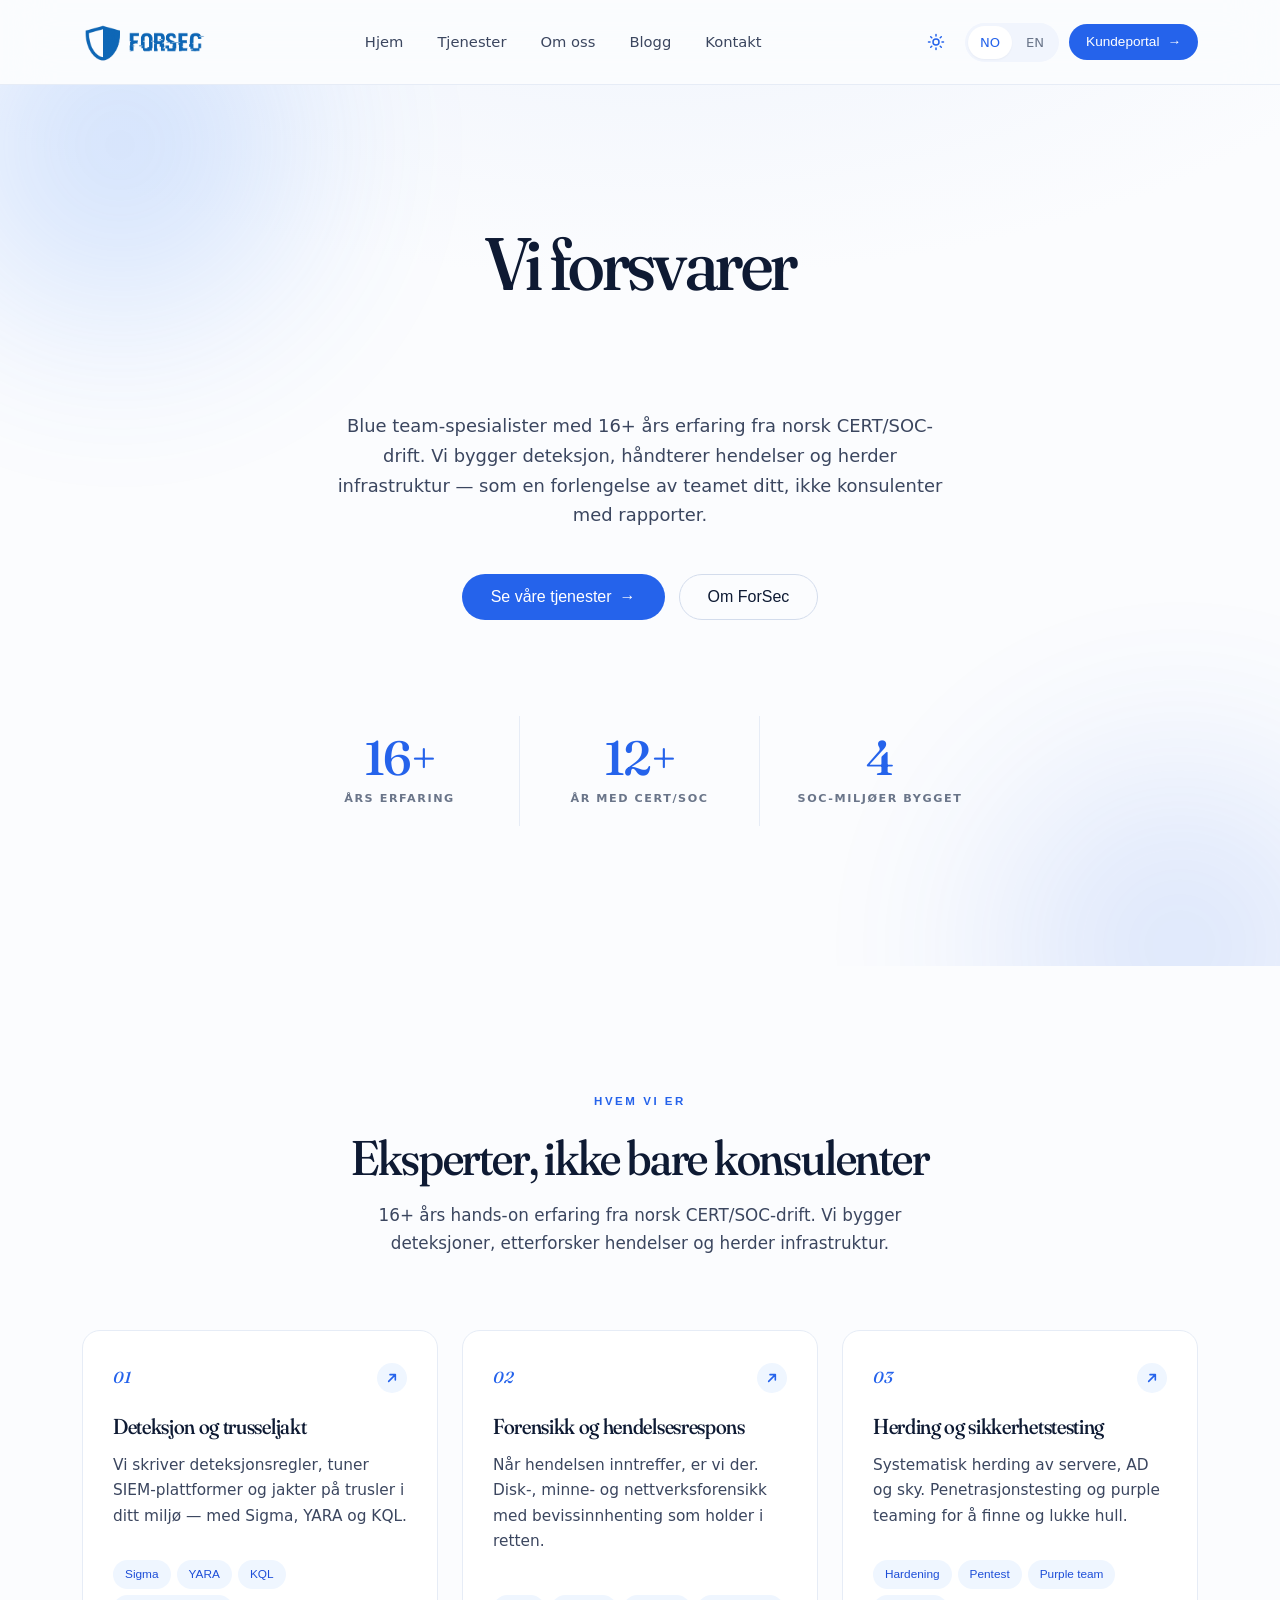
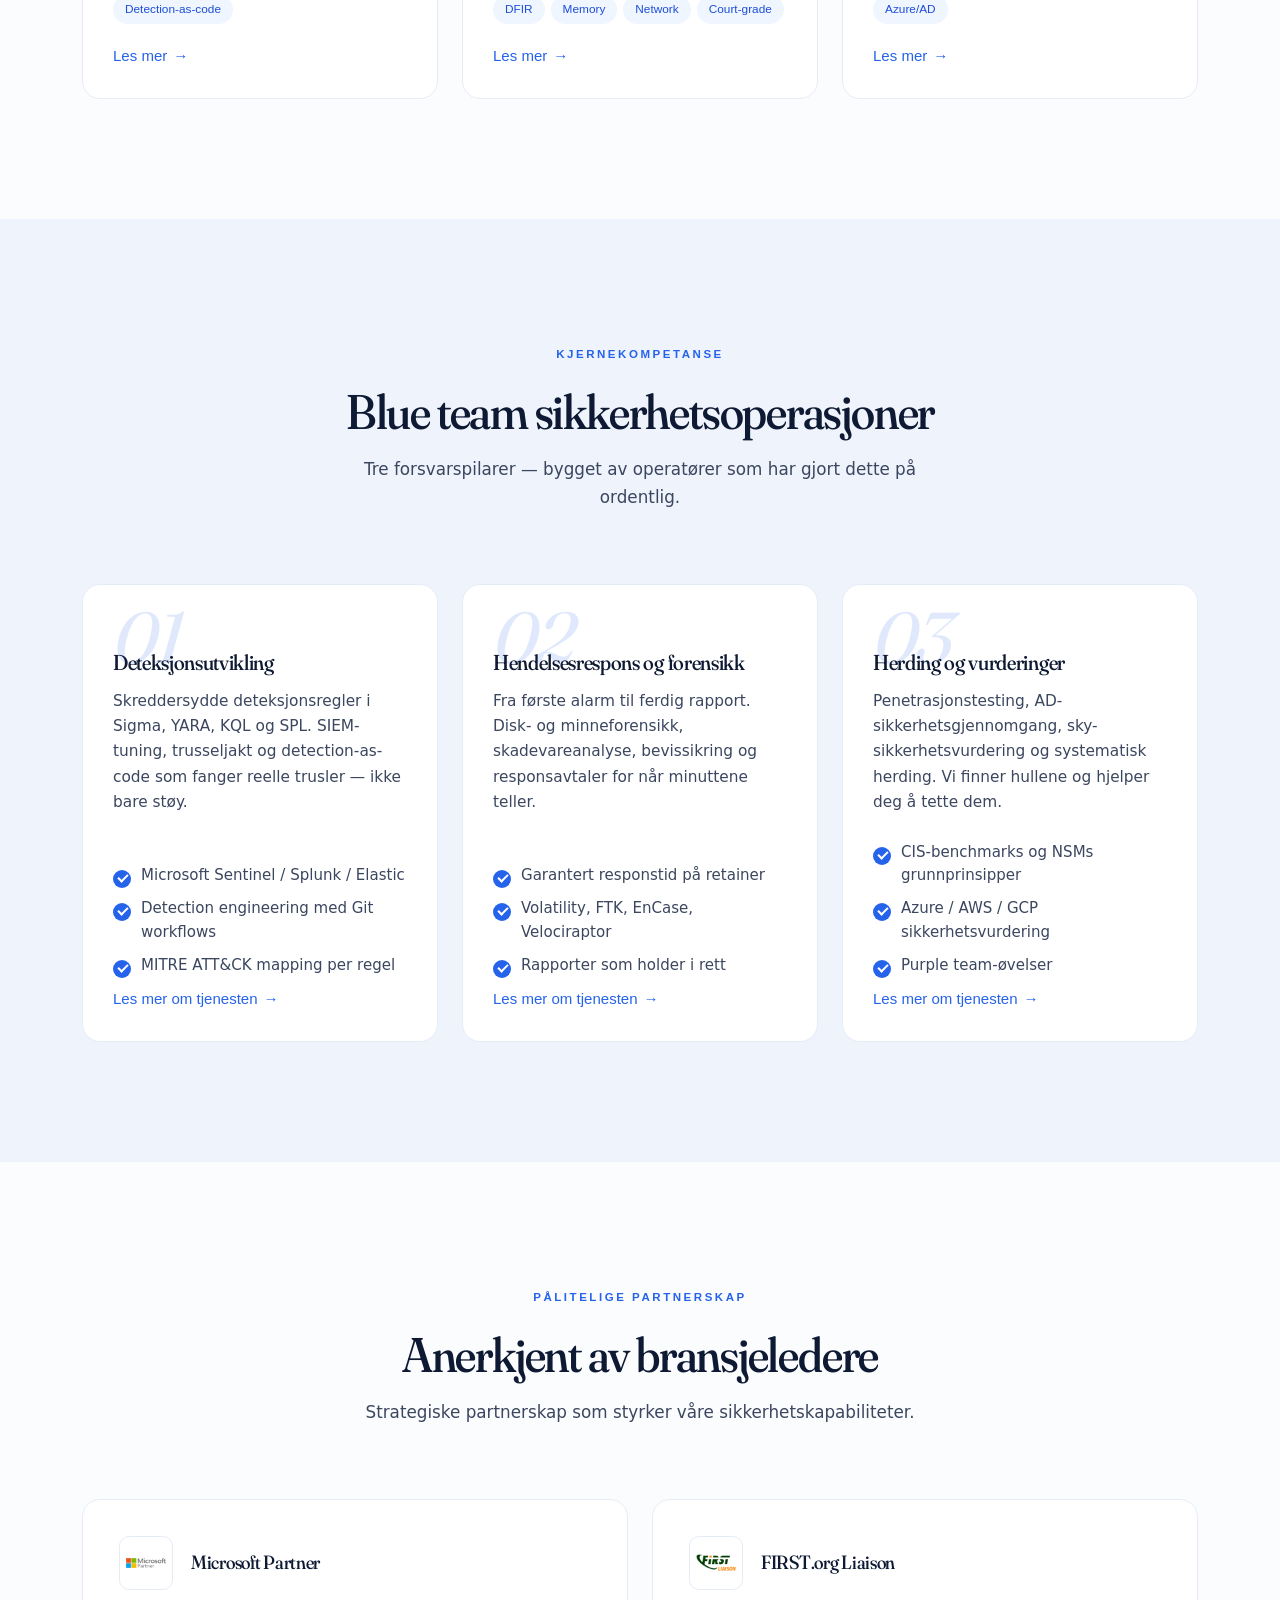
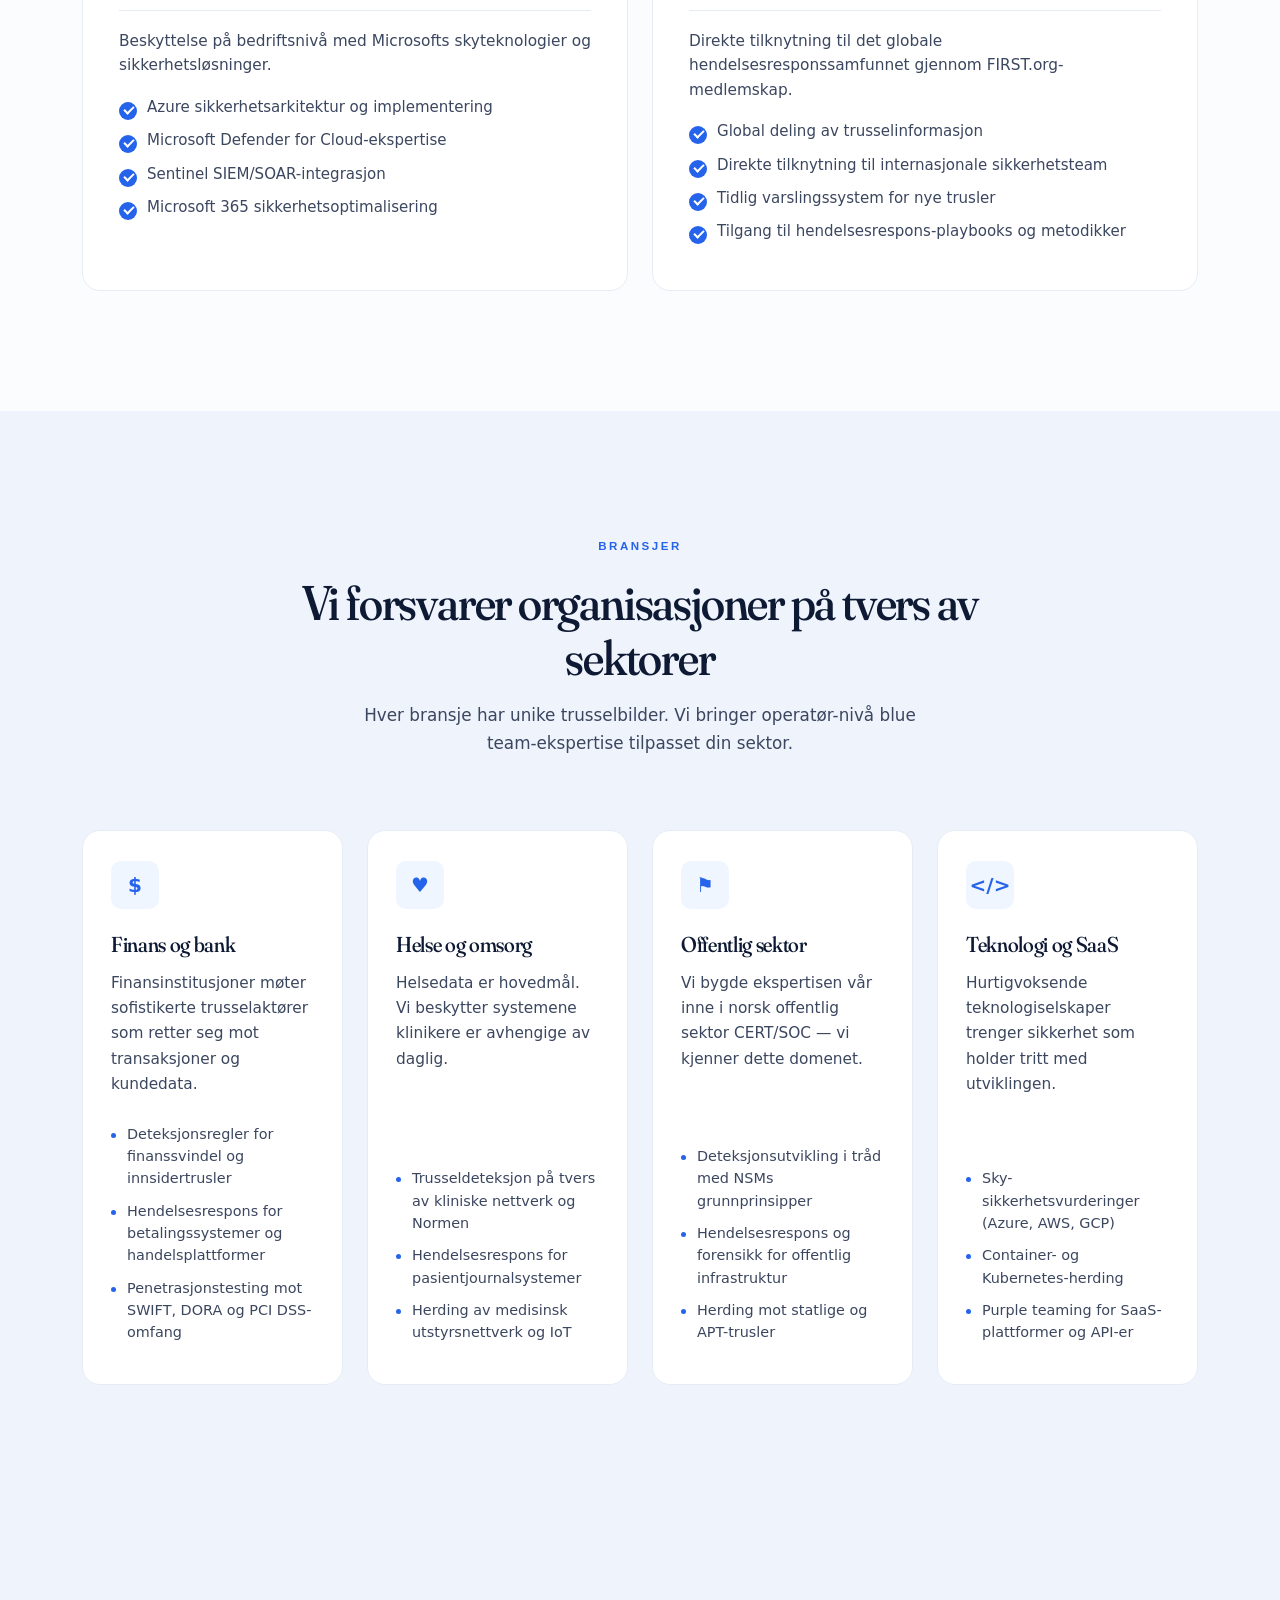
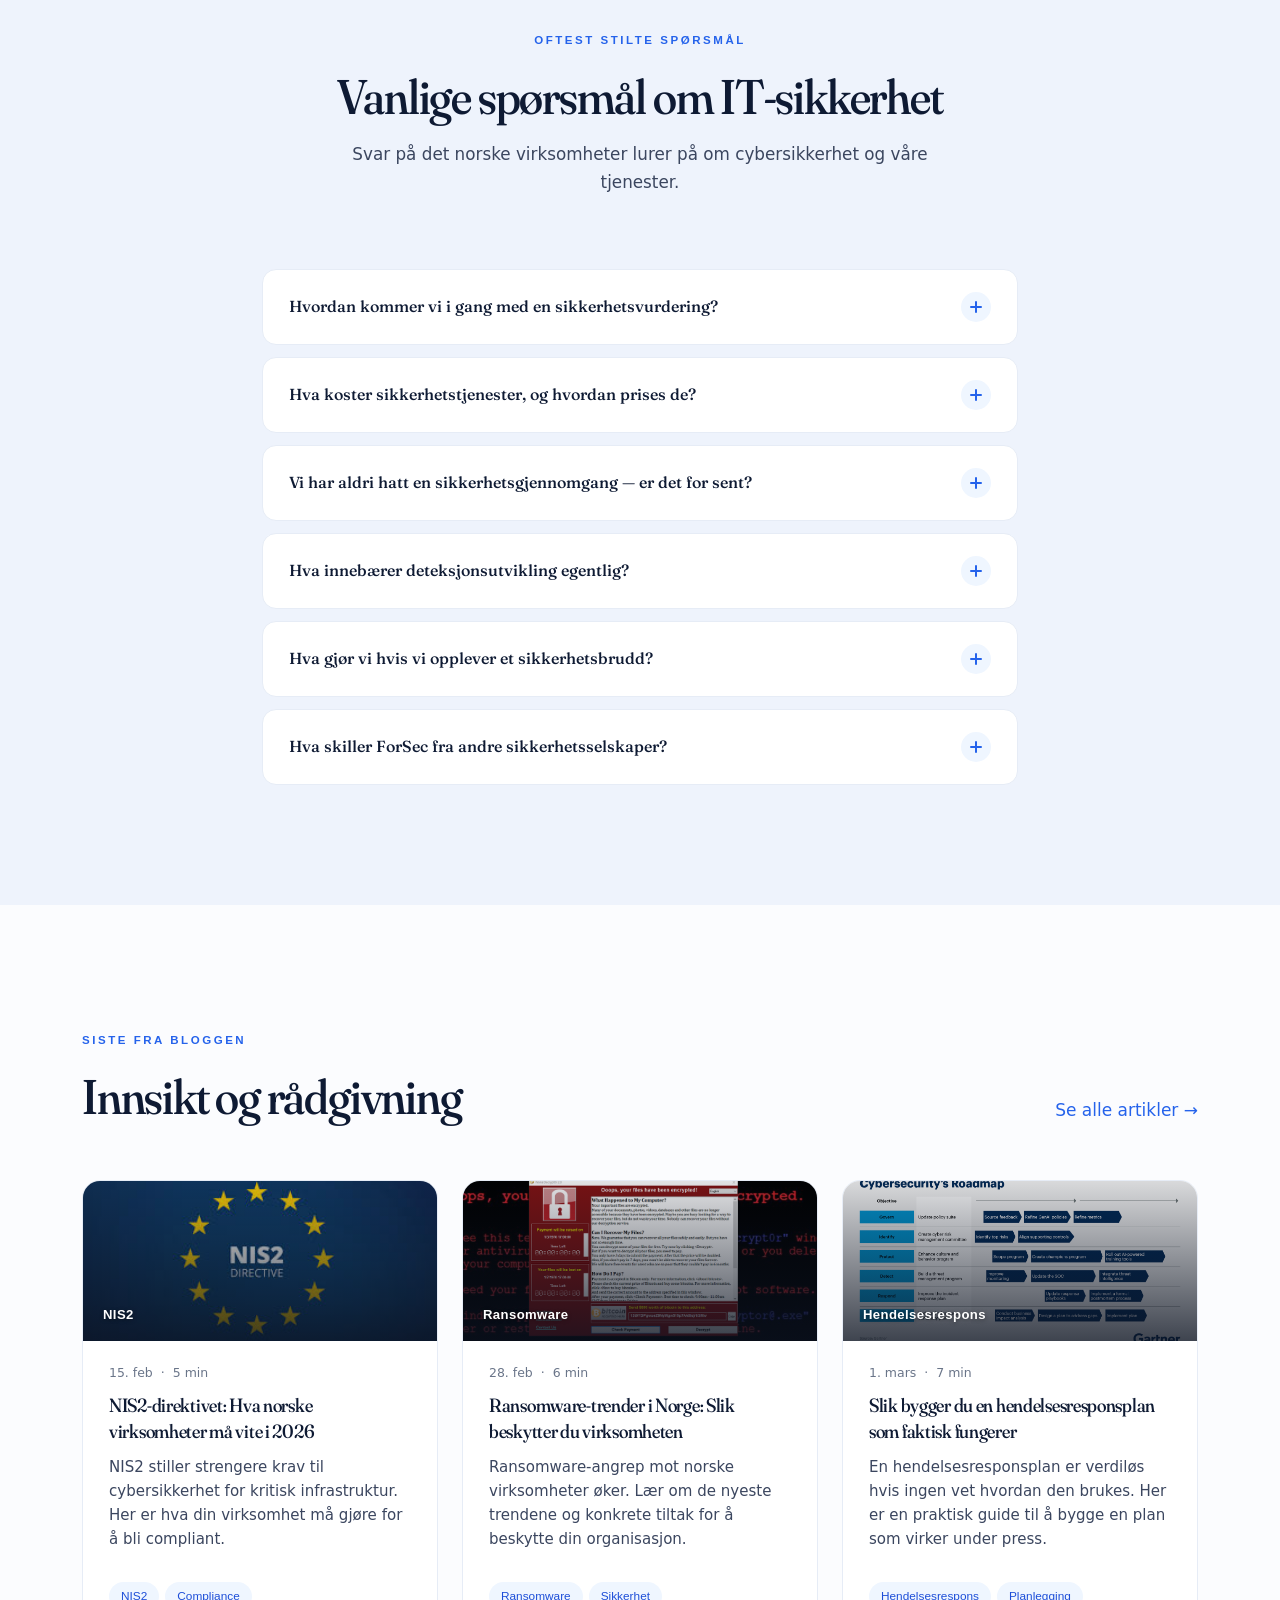
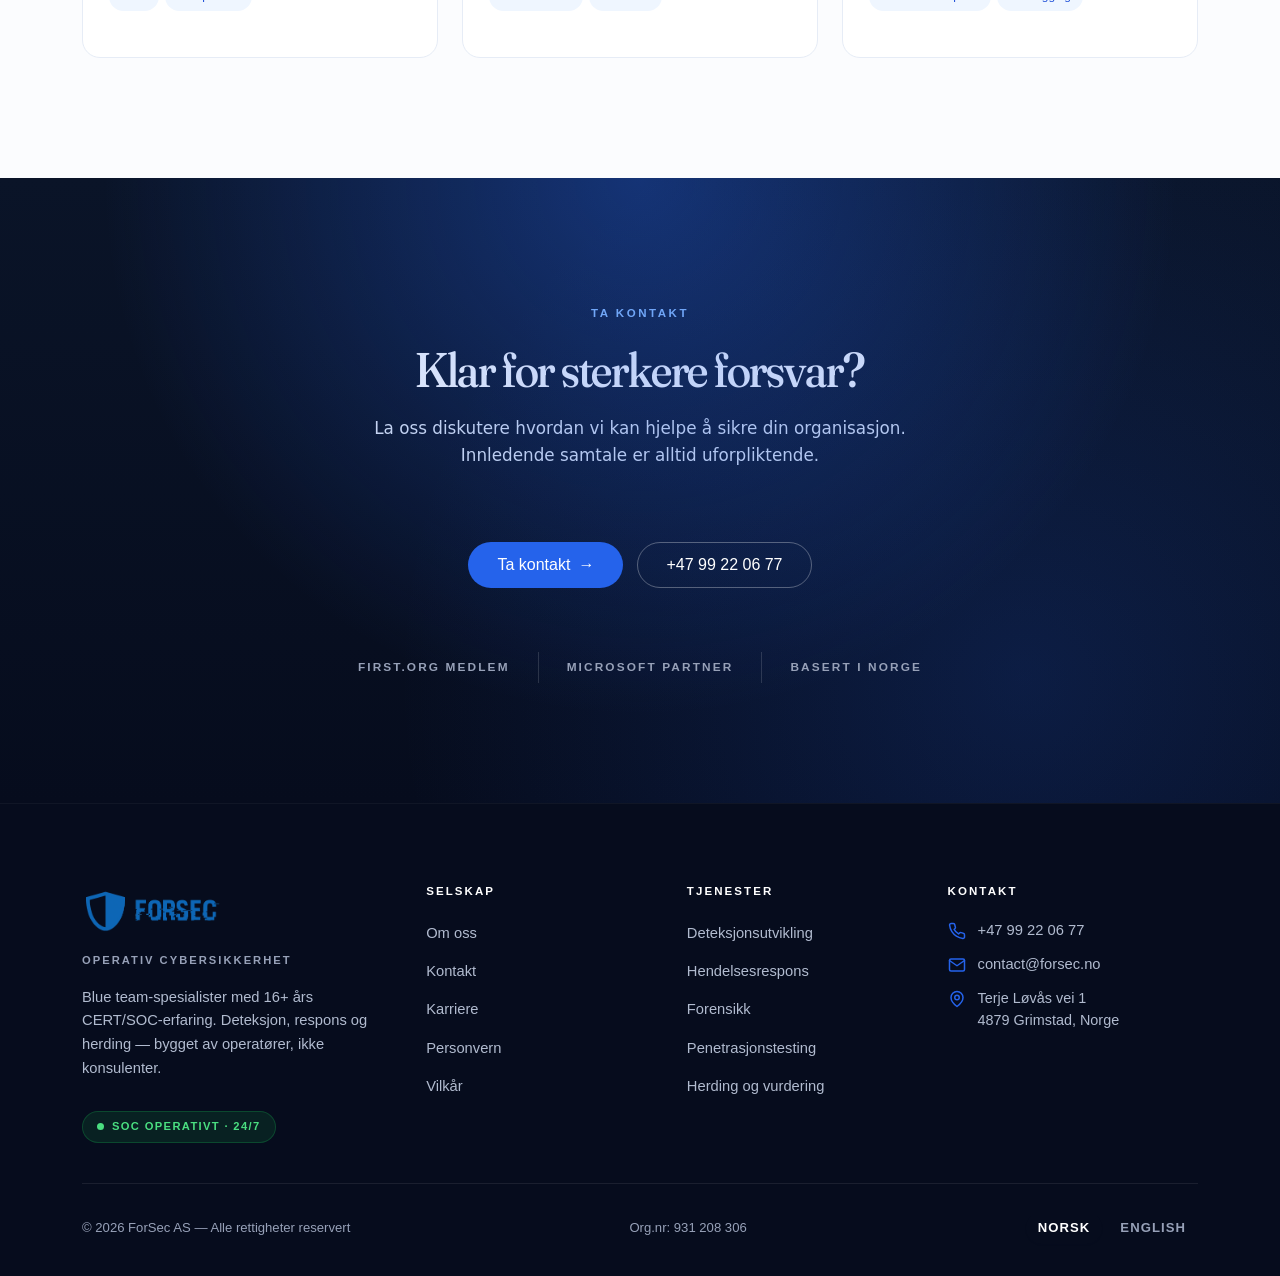
==== index.html @ 3f20dda6 "Add files via upload" ====
<!DOCTYPE html>
<html lang="nb" data-theme="light">
<head>
<meta charset="UTF-8" />
<meta name="viewport" content="width=device-width, initial-scale=1.0" />
<meta name="theme-color" content="#2563eb" />
<meta name="color-scheme" content="light dark" />
<meta name="robots" content="index, follow, max-image-preview:large" />
<meta name="author" content="ForSec AS" />
<meta name="keywords" content="cybersikkerhet, blue team, CERT, SOC, deteksjon, hendelsesrespons, forensikk, pentest, herding, Sigma, YARA, KQL, MITRE ATT&CK, Norge, Grimstad" />
<meta name="description" content="ForSec – Blue team-spesialister i Norge med 16+ års CERT/SOC-erfaring. Deteksjonsutvikling, hendelsesrespons, forensikk, penetrasjonstesting og herding." />

<title>ForSec – Operativ cybersikkerhet</title>

<link rel="canonical" href="https://forsec.no/" />
<link rel="alternate" hreflang="no" href="https://forsec.no/" />
<link rel="alternate" hreflang="en" href="https://forsec.no/?lang=en" />
<link rel="alternate" hreflang="x-default" href="https://forsec.no/" />

<meta property="og:type" content="website" />
<meta property="og:site_name" content="ForSec" />
<meta property="og:url" content="https://forsec.no/" />
<meta property="og:title" content="ForSec – Vi forsvarer dine systemer" />
<meta property="og:description" content="Blue team-spesialister med 16+ års CERT/SOC-erfaring." />
<meta property="og:image" content="https://forsec.no/forsec-logo.png" />
<meta name="twitter:card" content="summary_large_image" />

<link rel="icon" type="image/png" href="favicon.png" />
<link rel="apple-touch-icon" href="favicon.png" />
<link rel="preconnect" href="https://fonts.googleapis.com" />
<link rel="preconnect" href="https://fonts.gstatic.com" crossorigin />
<link href="https://fonts.googleapis.com/css2?family=Fraunces:opsz,wght@9..144,400;9..144,500;9..144,600family=Inter:wght@400;500;600;700;800&display=swapfamily=Inter:wght@400;500;600;700family=Inter:wght@400;500;600;700;800&display=swapdisplay=swap" rel="stylesheet" />
<link rel="stylesheet" href="styles.css" />

<script type="application/ld+json">
{
  "@context": "https://schema.org",
  "@graph": [
    {"@type":"Organization","@id":"https://forsec.no/#org","name":"ForSec AS","url":"https://forsec.no/","logo":"https://forsec.no/forsec-logo.png","email":"contact@forsec.no","telephone":"+47 99 22 06 77","vatID":"NO931208306","address":{"@type":"PostalAddress","streetAddress":"Terje Løvås vei 1","postalCode":"4879","addressLocality":"Grimstad","addressCountry":"NO"}},
    {"@type":"ProfessionalService","name":"ForSec – Blue team cybersikkerhet","description":"Blue team-spesialister med 16+ års CERT/SOC-erfaring.","areaServed":"NO","telephone":"+47 99 22 06 77"}
  ]
}
</script>
</head>
<body>

<a class="skip-link" href="#main">Hopp til hovedinnhold</a>

<header class="site-header">
  <div class="container header-inner">
    <a class="brand" href="index.html" aria-label="ForSec hjem">
      <img class="brand-logo" src="forsec-logo.png" alt="ForSec" width="120" height="32" fetchpriority="high" />
    </a>
    <nav class="main-nav" aria-label="Hovedmeny" data-i18n-aria-label="aria.nav">
      <a href="index.html"     class="nav-link active" data-i18n="nav.home">Hjem</a>
      <a href="tjenester.html" class="nav-link" data-i18n="nav.services">Tjenester</a>
      <a href="om-oss.html"    class="nav-link" data-i18n="nav.about">Om oss</a>
      <a href="blogg.html"     class="nav-link" data-i18n="nav.blog">Blogg</a>
      <a href="kontakt.html"   class="nav-link" data-i18n="nav.contact">Kontakt</a>
    </nav>
    <div class="header-utils">
      <button class="theme-toggle" id="themeToggle" aria-label="Bytt tema" data-i18n-aria-label="aria.theme">
        <span class="icon-wrap">
          <svg class="icon icon-sun" viewBox="0 0 24 24" fill="none" stroke="currentColor" stroke-width="2" stroke-linecap="round" stroke-linejoin="round" aria-hidden="true"><circle cx="12" cy="12" r="4"/><path d="M12 2v2M12 20v2M4.93 4.93l1.41 1.41M17.66 17.66l1.41 1.41M2 12h2M20 12h2M4.93 19.07l1.41-1.41M17.66 6.34l1.41-1.41"/></svg>
          <svg class="icon icon-moon" viewBox="0 0 24 24" fill="currentColor" aria-hidden="true"><path d="M20 14.5A8 8 0 0 1 9.5 4a8 8 0 1 0 10.5 10.5Z"/></svg>
        </span>
      </button>
      <div class="lang-toggle" role="group" aria-label="Språk" data-i18n-aria-label="aria.lang">
        <button class="lang-btn active" data-lang="no">NO</button>
        <span class="lang-sep">/</span>
        <button class="lang-btn" data-lang="en">EN</button>
      </div>
      <button class="btn btn-primary btn-sm" type="button" data-action="login"><span data-i18n="nav.cta">Kundeportal</span> <span class="arrow" aria-hidden="true">→</span></button>
    </div>
  </div>
</header>

<main id="main">

<section class="hero" id="top" aria-labelledby="hero-title">
  <div class="container hero-inner">
    <h1 class="hero-title" id="hero-title">
      <span data-i18n="hero.title.prefix">Vi forsvarer</span><br/>
      <span class="grad rotator" id="heroRotator" aria-live="polite">dine systemer.</span>
    </h1>
    <p class="hero-lede" data-i18n="hero.lede">Blue team-spesialister med 16+ års erfaring fra norsk CERT/SOC-drift. Vi bygger deteksjon, håndterer hendelser og herder infrastruktur — som en forlengelse av teamet ditt, ikke konsulenter med rapporter.</p>
    <div class="hero-actions">
      <a class="btn btn-primary btn-lg" href="tjenester.html"><span data-i18n="hero.cta1">Se våre tjenester</span> <span class="arrow" aria-hidden="true">→</span></a>
      <a class="btn btn-ghost btn-lg" href="om-oss.html" data-i18n="hero.cta2">Om ForSec</a>
    </div>
    <ul class="hero-stats">
      <li><strong>16+</strong><span data-i18n="hero.stat1">Års erfaring</span></li>
      <li><strong>12+</strong><span data-i18n="hero.stat2">År med CERT/SOC</span></li>
      <li><strong>4</strong><span   data-i18n="hero.stat3">SOC-miljøer bygget</span></li>
    </ul>
  </div>
</section>

<section class="section" id="om" aria-labelledby="who-title">
  <div class="container">
    <div class="section-head">
      <span class="eyebrow" data-i18n="who.eyebrow">Hvem vi er</span>
      <h2 id="who-title" data-i18n="who.title">Eksperter, ikke bare konsulenter</h2>
      <p class="lede" data-i18n="who.lede">16+ års hands-on erfaring fra norsk CERT/SOC-drift. Vi bygger deteksjoner, etterforsker hendelser og herder infrastruktur.</p>
    </div>
    <div class="grid grid-3">
      <article class="card reveal">
        <div class="card-head"><span class="card-num">01</span><span class="card-arrow" aria-hidden="true"><svg width="16" height="16" viewBox="0 0 24 24" fill="none" stroke="currentColor" stroke-width="2.4" stroke-linecap="round" stroke-linejoin="round"><path d="M7 17 17 7M9 7h8v8"/></svg></span></div>
        <h3 data-i18n="who.c1.title">Deteksjon og trusseljakt</h3>
        <p data-i18n="who.c1.body">Vi skriver deteksjonsregler, tuner SIEM-plattformer og jakter på trusler i ditt miljø — med Sigma, YARA og KQL.</p>
        <ul class="chips"><li>Sigma</li><li>YARA</li><li>KQL</li><li data-i18n="who.c1.chip">Detection-as-code</li></ul>
        <a class="card-link" href="blogg.html"><span data-i18n="common.readmore">Les mer</span> <span class="arrow" aria-hidden="true">→</span></a>
      </article>
      <article class="card reveal">
        <div class="card-head"><span class="card-num">02</span><span class="card-arrow" aria-hidden="true"><svg width="16" height="16" viewBox="0 0 24 24" fill="none" stroke="currentColor" stroke-width="2.4" stroke-linecap="round" stroke-linejoin="round"><path d="M7 17 17 7M9 7h8v8"/></svg></span></div>
        <h3 data-i18n="who.c2.title">Forensikk og hendelsesrespons</h3>
        <p data-i18n="who.c2.body">Når hendelsen inntreffer, er vi der. Disk-, minne- og nettverksforensikk med bevissinnhenting som holder i retten.</p>
        <ul class="chips"><li>DFIR</li><li>Memory</li><li>Network</li><li data-i18n="who.c2.chip">Court-grade</li></ul>
        <a class="card-link" href="blogg.html"><span data-i18n="common.readmore">Les mer</span> <span class="arrow" aria-hidden="true">→</span></a>
      </article>
      <article class="card reveal">
        <div class="card-head"><span class="card-num">03</span><span class="card-arrow" aria-hidden="true"><svg width="16" height="16" viewBox="0 0 24 24" fill="none" stroke="currentColor" stroke-width="2.4" stroke-linecap="round" stroke-linejoin="round"><path d="M7 17 17 7M9 7h8v8"/></svg></span></div>
        <h3 data-i18n="who.c3.title">Herding og sikkerhetstesting</h3>
        <p data-i18n="who.c3.body">Systematisk herding av servere, AD og sky. Penetrasjonstesting og purple teaming for å finne og lukke hull.</p>
        <ul class="chips"><li data-i18n="who.c3.chip1">Hardening</li><li>Pentest</li><li data-i18n="who.c3.chip2">Purple team</li><li>Azure/AD</li></ul>
        <a class="card-link" href="blogg.html"><span data-i18n="common.readmore">Les mer</span> <span class="arrow" aria-hidden="true">→</span></a>
      </article>
    </div>
  </div>
</section>

<section class="section section-tint" id="tjenester" aria-labelledby="core-title">
  <div class="container">
    <div class="section-head">
      <span class="eyebrow" data-i18n="core.eyebrow">Kjernekompetanse</span>
      <h2 id="core-title" data-i18n="core.title">Blue team sikkerhetsoperasjoner</h2>
      <p class="lede" data-i18n="core.lede">Tre forsvarspilarer — bygget av operatører som har gjort dette på ordentlig.</p>
    </div>
    <div class="grid grid-3">
      <article class="card pillar reveal">
        <span class="card-num-big" aria-hidden="true">01</span>
        <h3 data-i18n="core.c1.title">Deteksjonsutvikling</h3>
        <p data-i18n="core.c1.body">Skreddersydde deteksjonsregler i Sigma, YARA, KQL og SPL. SIEM-tuning, trusseljakt og detection-as-code som fanger reelle trusler — ikke bare støy.</p>
        <ul class="check-list">
          <li data-i18n="core.c1.l1">Microsoft Sentinel / Splunk / Elastic</li>
          <li data-i18n="core.c1.l2">Detection engineering med Git workflows</li>
          <li data-i18n="core.c1.l3">MITRE ATT&amp;CK mapping per regel</li>
        </ul>
        <a class="card-link" href="tjenester.html"><span data-i18n="common.readmoreSvc">Les mer om tjenesten</span> <span class="arrow" aria-hidden="true">→</span></a>
      </article>
      <article class="card pillar reveal">
        <span class="card-num-big" aria-hidden="true">02</span>
        <h3 data-i18n="core.c2.title">Hendelsesrespons og forensikk</h3>
        <p data-i18n="core.c2.body">Fra første alarm til ferdig rapport. Disk- og minneforensikk, skadevareanalyse, bevissikring og responsavtaler for når minuttene teller.</p>
        <ul class="check-list">
          <li data-i18n="core.c2.l1">Garantert responstid på retainer</li>
          <li data-i18n="core.c2.l2">Volatility, FTK, EnCase, Velociraptor</li>
          <li data-i18n="core.c2.l3">Rapporter som holder i rett</li>
        </ul>
        <a class="card-link" href="tjenester.html"><span data-i18n="common.readmoreSvc">Les mer om tjenesten</span> <span class="arrow" aria-hidden="true">→</span></a>
      </article>
      <article class="card pillar reveal">
        <span class="card-num-big" aria-hidden="true">03</span>
        <h3 data-i18n="core.c3.title">Herding og vurderinger</h3>
        <p data-i18n="core.c3.body">Penetrasjonstesting, AD-sikkerhetsgjennomgang, sky-sikkerhetsvurdering og systematisk herding. Vi finner hullene og hjelper deg å tette dem.</p>
        <ul class="check-list">
          <li data-i18n="core.c3.l1">CIS-benchmarks og NSMs grunnprinsipper</li>
          <li data-i18n="core.c3.l2">Azure / AWS / GCP sikkerhetsvurdering</li>
          <li data-i18n="core.c3.l3">Purple team-øvelser</li>
        </ul>
        <a class="card-link" href="tjenester.html"><span data-i18n="common.readmoreSvc">Les mer om tjenesten</span> <span class="arrow" aria-hidden="true">→</span></a>
      </article>
    </div>
  </div>
</section>

<section class="section" aria-labelledby="partners-title">
  <div class="container">
    <div class="section-head">
      <span class="eyebrow" data-i18n="partners.eyebrow">Pålitelige partnerskap</span>
      <h2 id="partners-title" data-i18n="partners.title">Anerkjent av bransjeledere</h2>
      <p class="lede" data-i18n="partners.lede">Strategiske partnerskap som styrker våre sikkerhetskapabiliteter.</p>
    </div>
    <div class="grid grid-2">
      <article class="partner-card reveal">
        <header class="partner-head">
          <img class="partner-logo" src="microsoft-partner.webp" alt="Microsoft Partner" width="48" height="48" loading="lazy" />
          <h3 data-i18n="partners.p1.title">Microsoft Partner</h3>
        </header>
        <div class="partner-body">
          <p data-i18n="partners.p1.body">Beskyttelse på bedriftsnivå med Microsofts skyteknologier og sikkerhetsløsninger.</p>
          <ul class="check-list">
            <li data-i18n="partners.p1.l1">Azure sikkerhetsarkitektur og implementering</li>
            <li data-i18n="partners.p1.l2">Microsoft Defender for Cloud-ekspertise</li>
            <li data-i18n="partners.p1.l3">Sentinel SIEM/SOAR-integrasjon</li>
            <li data-i18n="partners.p1.l4">Microsoft 365 sikkerhetsoptimalisering</li>
          </ul>
        </div>
      </article>
      <article class="partner-card reveal">
        <header class="partner-head">
          <img class="partner-logo" src="first-org.webp" alt="FIRST.org Liaison" width="48" height="48" loading="lazy" />
          <h3 data-i18n="partners.p2.title">FIRST.org Liaison</h3>
        </header>
        <div class="partner-body">
          <p data-i18n="partners.p2.body">Direkte tilknytning til det globale hendelsesresponssamfunnet gjennom FIRST.org-medlemskap.</p>
          <ul class="check-list">
            <li data-i18n="partners.p2.l1">Global deling av trusselinformasjon</li>
            <li data-i18n="partners.p2.l2">Direkte tilknytning til internasjonale sikkerhetsteam</li>
            <li data-i18n="partners.p2.l3">Tidlig varslingssystem for nye trusler</li>
            <li data-i18n="partners.p2.l4">Tilgang til hendelsesrespons-playbooks og metodikker</li>
          </ul>
        </div>
      </article>
    </div>
  </div>
</section>

<section class="section section-tint" aria-labelledby="ind-title">
  <div class="container">
    <div class="section-head">
      <span class="eyebrow" data-i18n="ind.eyebrow">Bransjer</span>
      <h2 id="ind-title" data-i18n="ind.title">Vi forsvarer organisasjoner på tvers av sektorer</h2>
      <p class="lede" data-i18n="ind.lede">Hver bransje har unike trusselbilder. Vi bringer operatør-nivå blue team-ekspertise tilpasset din sektor.</p>
    </div>
    <div class="grid grid-4">
      <article class="card industry-card reveal">
        <div class="industry-icon" aria-hidden="true">$</div>
        <h3 data-i18n="ind.i1.title">Finans og bank</h3>
        <p data-i18n="ind.i1.body">Finansinstitusjoner møter sofistikerte trusselaktører som retter seg mot transaksjoner og kundedata.</p>
        <ul>
          <li data-i18n="ind.i1.l1">Deteksjonsregler for finanssvindel og innsidertrusler</li>
          <li data-i18n="ind.i1.l2">Hendelsesrespons for betalingssystemer og handelsplattformer</li>
          <li data-i18n="ind.i1.l3">Penetrasjonstesting mot SWIFT, DORA og PCI DSS-omfang</li>
        </ul>
      </article>
      <article class="card industry-card reveal">
        <div class="industry-icon" aria-hidden="true">♥</div>
        <h3 data-i18n="ind.i2.title">Helse og omsorg</h3>
        <p data-i18n="ind.i2.body">Helsedata er hovedmål. Vi beskytter systemene klinikere er avhengige av daglig.</p>
        <ul>
          <li data-i18n="ind.i2.l1">Trusseldeteksjon på tvers av kliniske nettverk og Normen</li>
          <li data-i18n="ind.i2.l2">Hendelsesrespons for pasientjournalsystemer</li>
          <li data-i18n="ind.i2.l3">Herding av medisinsk utstyrsnettverk og IoT</li>
        </ul>
      </article>
      <article class="card industry-card reveal">
        <div class="industry-icon" aria-hidden="true">⚑</div>
        <h3 data-i18n="ind.i3.title">Offentlig sektor</h3>
        <p data-i18n="ind.i3.body">Vi bygde ekspertisen vår inne i norsk offentlig sektor CERT/SOC — vi kjenner dette domenet.</p>
        <ul>
          <li data-i18n="ind.i3.l1">Deteksjonsutvikling i tråd med NSMs grunnprinsipper</li>
          <li data-i18n="ind.i3.l2">Hendelsesrespons og forensikk for offentlig infrastruktur</li>
          <li data-i18n="ind.i3.l3">Herding mot statlige og APT-trusler</li>
        </ul>
      </article>
      <article class="card industry-card reveal">
        <div class="industry-icon" aria-hidden="true">&lt;/&gt;</div>
        <h3 data-i18n="ind.i4.title">Teknologi og SaaS</h3>
        <p data-i18n="ind.i4.body">Hurtigvoksende teknologiselskaper trenger sikkerhet som holder tritt med utviklingen.</p>
        <ul>
          <li data-i18n="ind.i4.l1">Sky-sikkerhetsvurderinger (Azure, AWS, GCP)</li>
          <li data-i18n="ind.i4.l2">Container- og Kubernetes-herding</li>
          <li data-i18n="ind.i4.l3">Purple teaming for SaaS-plattformer og API-er</li>
        </ul>
      </article>
    </div>
  </div>
</section>

<section class="section section-tint" aria-labelledby="faq-title">
  <div class="container container-narrow">
    <div class="section-head">
      <span class="eyebrow" data-i18n="faq.eyebrow">Oftest stilte spørsmål</span>
      <h2 id="faq-title" data-i18n="faq.title">Vanlige spørsmål om IT-sikkerhet</h2>
      <p class="lede" data-i18n="faq.lede">Svar på det norske virksomheter lurer på om cybersikkerhet og våre tjenester.</p>
    </div>
    <div class="faq">
      <details class="faq-item reveal"><summary><span class="faq-q" data-i18n="faq.q1">Hvordan kommer vi i gang med en sikkerhetsvurdering?</span><span class="faq-toggle" aria-hidden="true"></span></summary><div class="faq-body" data-i18n="faq.a1">Vi starter med en kort kartleggingssamtale, definerer scope og leverer en gjennomgang av nåværende sikkerhetstilstand med konkrete tiltak.</div></details>
      <details class="faq-item reveal"><summary><span class="faq-q" data-i18n="faq.q2">Hva koster sikkerhetstjenester, og hvordan prises de?</span><span class="faq-toggle" aria-hidden="true"></span></summary><div class="faq-body" data-i18n="faq.a2">Engangsvurderinger fra 45 000 kr, retainer fra 25 000 kr/mnd. Endelig pris avhenger av miljø og scope.</div></details>
      <details class="faq-item reveal"><summary><span class="faq-q" data-i18n="faq.q3">Vi har aldri hatt en sikkerhetsgjennomgang — er det for sent?</span><span class="faq-toggle" aria-hidden="true"></span></summary><div class="faq-body" data-i18n="faq.a3">Nei. Vi har hjulpet virksomheter i alle modenhetsnivåer. Det viktigste er å starte med en realistisk basislinje.</div></details>
      <details class="faq-item reveal"><summary><span class="faq-q" data-i18n="faq.q4">Hva innebærer deteksjonsutvikling egentlig?</span><span class="faq-toggle" aria-hidden="true"></span></summary><div class="faq-body" data-i18n="faq.a4">Skreddersydde regler i Sigma/YARA/KQL/SPL, MITRE ATT&amp;CK-mapping og kontinuerlig tuning for å redusere falske positiver.</div></details>
      <details class="faq-item reveal"><summary><span class="faq-q" data-i18n="faq.q5">Hva gjør vi hvis vi opplever et sikkerhetsbrudd?</span><span class="faq-toggle" aria-hidden="true"></span></summary><div class="faq-body" data-i18n="faq.a5">Kontakt vakttelefonen. Vi starter triage, isolerer, samler bevis og koordinerer hendelsen til normalisering.</div></details>
      <details class="faq-item reveal"><summary><span class="faq-q" data-i18n="faq.q6">Hva skiller ForSec fra andre sikkerhetsselskaper?</span><span class="faq-toggle" aria-hidden="true"></span></summary><div class="faq-body" data-i18n="faq.a6">Operatører, ikke konsulenter. 16+ års CERT/SOC-erfaring og leveranser som faktisk integreres i ditt team.</div></details>
    </div>
  </div>
</section>

<section class="section" id="blogg" aria-labelledby="blog-title">
  <div class="container">
    <div class="section-head row">
      <div>
        <span class="eyebrow" data-i18n="blog.eyebrow">Siste fra bloggen</span>
        <h2 id="blog-title" data-i18n="blog.title">Innsikt og rådgivning</h2>
      </div>
      <a class="link" href="blogg.html" data-i18n="blog.all">Se alle artikler →</a>
    </div>
    <div class="grid grid-3">
      <article class="blog-card reveal">
        <div class="blog-cover cover-nis2"><span class="tag">NIS2</span></div>
        <div class="blog-body">
          <div class="blog-meta"><span data-i18n="blog.b1.date">15. feb</span><span>·</span><span data-i18n="blog.b1.read">5 min</span></div>
          <h3 data-i18n="blog.b1.title">NIS2-direktivet: Hva norske virksomheter må vite i 2026</h3>
          <p data-i18n="blog.b1.body">NIS2 stiller strengere krav til cybersikkerhet for kritisk infrastruktur. Her er hva din virksomhet må gjøre for å bli compliant.</p>
          <ul class="chips"><li>NIS2</li><li>Compliance</li></ul>
        </div>
      </article>
      <article class="blog-card reveal">
        <div class="blog-cover cover-ransom"><span class="tag">Ransomware</span></div>
        <div class="blog-body">
          <div class="blog-meta"><span data-i18n="blog.b2.date">28. feb</span><span>·</span><span data-i18n="blog.b2.read">6 min</span></div>
          <h3 data-i18n="blog.b2.title">Ransomware-trender i Norge: Slik beskytter du virksomheten</h3>
          <p data-i18n="blog.b2.body">Ransomware-angrep mot norske virksomheter øker. Lær om de nyeste trendene og konkrete tiltak for å beskytte din organisasjon.</p>
          <ul class="chips"><li>Ransomware</li><li data-i18n="blog.b2.tag">Sikkerhet</li></ul>
        </div>
      </article>
      <article class="blog-card reveal">
        <div class="blog-cover cover-incident"><span class="tag" data-i18n="blog.b3.tag">Hendelsesrespons</span></div>
        <div class="blog-body">
          <div class="blog-meta"><span data-i18n="blog.b3.date">1. mars</span><span>·</span><span data-i18n="blog.b3.read">7 min</span></div>
          <h3 data-i18n="blog.b3.title">Slik bygger du en hendelsesresponsplan som faktisk fungerer</h3>
          <p data-i18n="blog.b3.body">En hendelsesresponsplan er verdiløs hvis ingen vet hvordan den brukes. Her er en praktisk guide til å bygge en plan som virker under press.</p>
          <ul class="chips"><li data-i18n="blog.b3.chip1">Hendelsesrespons</li><li data-i18n="blog.b3.chip2">Planlegging</li></ul>
        </div>
      </article>
    </div>
  </div>
</section>

<section class="cta-section" id="kontakt" aria-labelledby="cta-title">
  <div class="container">
    <div class="section-head">
      <span class="eyebrow light" data-i18n="cta.eyebrow">Ta kontakt</span>
      <h2 id="cta-title" class="light" data-i18n="cta.title">Klar for sterkere forsvar?</h2>
      <p class="lede light" data-i18n="cta.lede">La oss diskutere hvordan vi kan hjelpe å sikre din organisasjon. Innledende samtale er alltid uforpliktende.</p>
    </div>
    <div class="cta-actions">
      <a class="btn btn-primary btn-lg" href="kontakt.html"><span data-i18n="cta.btn1">Ta kontakt</span> <span class="arrow" aria-hidden="true">→</span></a>
      <a class="btn btn-outline-light btn-lg" href="tel:+4799220677" aria-label="Ring +47 99 22 06 77">+47 99 22 06 77</a>
    </div>
    <ul class="trust-row">
      <li data-i18n="cta.t1">FIRST.org medlem</li>
      <li data-i18n="cta.t2">Microsoft partner</li>
      <li data-i18n="cta.t3">Basert i Norge</li>
    </ul>
  </div>
</section>

</main>

<footer class="site-footer">
  <div class="container">
    <div class="footer-grid">
      <div class="footer-brand">
        <a class="brand" href="index.html"><img class="brand-logo" src="forsec-logo.png" alt="ForSec" width="120" height="32" /></a>
        <span class="footer-tag" data-i18n="footer.tag">Operativ cybersikkerhet</span>
        <p data-i18n="footer.body">Blue team-spesialister med 16+ års CERT/SOC-erfaring. Deteksjon, respons og herding — bygget av operatører, ikke konsulenter.</p>
        <div class="status-pill"><span class="dot" aria-hidden="true"></span><span data-i18n="footer.status">SOC operativt · 24/7</span></div>
      </div>
      <div class="footer-col">
        <h4 data-i18n="footer.h1">Selskap</h4>
        <ul>
          <li><a href="om-oss.html" data-i18n="footer.about">Om oss</a></li>
          <li><a href="kontakt.html" data-i18n="footer.contact">Kontakt</a></li>
          <li><a href="kontakt.html" data-i18n="footer.career">Karriere</a></li>
          <li><a href="#" data-i18n="footer.privacy">Personvern</a></li>
          <li><a href="#" data-i18n="footer.terms">Vilkår</a></li>
        </ul>
      </div>
      <div class="footer-col">
        <h4 data-i18n="footer.h2">Tjenester</h4>
        <ul>
          <li><a href="tjenester.html" data-i18n="footer.s1">Deteksjonsutvikling</a></li>
          <li><a href="tjenester.html" data-i18n="footer.s2">Hendelsesrespons</a></li>
          <li><a href="tjenester.html" data-i18n="footer.s3">Forensikk</a></li>
          <li><a href="tjenester.html" data-i18n="footer.s4">Penetrasjonstesting</a></li>
          <li><a href="tjenester.html" data-i18n="footer.s5">Herding og vurdering</a></li>
        </ul>
      </div>
      <div class="footer-col">
        <h4 data-i18n="footer.h3">Kontakt</h4>
        <ul class="contact-list">
          <li><span class="ci" aria-hidden="true"><svg viewBox="0 0 24 24" fill="none" stroke="currentColor" stroke-width="2" stroke-linecap="round" stroke-linejoin="round"><path d="M22 16.92v3a2 2 0 0 1-2.18 2 19.79 19.79 0 0 1-8.63-3.07 19.5 19.5 0 0 1-6-6 19.79 19.79 0 0 1-3.07-8.67A2 2 0 0 1 4.11 2h3a2 2 0 0 1 2 1.72 12.84 12.84 0 0 0 .7 2.81 2 2 0 0 1-.45 2.11L8.09 9.91a16 16 0 0 0 6 6l1.27-1.27a2 2 0 0 1 2.11-.45 12.84 12.84 0 0 0 2.81.7A2 2 0 0 1 22 16.92z"/></svg></span><a href="tel:+4799220677">+47 99 22 06 77</a></li>
          <li><span class="ci" aria-hidden="true"><svg viewBox="0 0 24 24" width="18" height="14" fill="none" stroke="currentColor" stroke-width="2" stroke-linecap="round" stroke-linejoin="round"><rect x="2" y="4" width="20" height="16" rx="2"/><path d="m2 6 10 7L22 6"/></svg></span><a href="mailto:contact@forsec.no">contact@forsec.no</a></li>
          <li><span class="ci" aria-hidden="true"><svg viewBox="0 0 24 24" fill="none" stroke="currentColor" stroke-width="2" stroke-linecap="round" stroke-linejoin="round"><path d="M20 10c0 6-8 12-8 12s-8-6-8-12a8 8 0 0 1 16 0z"/><circle cx="12" cy="10" r="3"/></svg></span><span data-i18n="footer.addr">Terje Løvås vei 1<br/>4879 Grimstad, Norge</span></li>
        </ul>
      </div>
    </div>
    <div class="footer-bottom">
      <span data-i18n="footer.copy">© 2026 ForSec AS — Alle rettigheter reservert</span>
      <span data-i18n="footer.orgnr">Org.nr: 931 208 306</span>
      <div class="footer-lang">
        <button class="lang-btn active" data-lang="no" data-i18n="footer.lang.no">NORSK</button>
        <button class="lang-btn" data-lang="en" data-i18n="footer.lang.en">ENGLISH</button>
      </div>
    </div>
  </div>
</footer>

<script src="script.js"></script>
</body>
</html>
---- styles.css ----
/* ============================================================
   ForSec v3 — Apple/Anthropic refined editorial
   Serif headings (Fraunces) + Inter body. Blå + hvit + pastell.
   ============================================================ */

:root, [data-theme="light"] {
  --primary:        #2563eb;
  --primary-light:  #3b82f6;
  --primary-mid:    #93c5fd;
  --primary-dark:   #1d4ed8;
  --primary-darker: #1e3a8a;
  --primary-soft:   #eff6ff;
  --primary-softer: #f8faff;
  --primary-tint:   #f1f5fd;

  --bg:             #fbfcfe;
  --bg-tint:        #f1f5fd;
  --bg-elevated:    #ffffff;
  --bg-pastel:      #eef3fc;
  --bg-dark:        #0a1428;
  --bg-darker:      #060c1d;

  --text:           #0e1a33;
  --text-2:         #3b465f;
  --text-muted:     #6a7589;
  --text-faint:     #99a2b3;
  --text-on-dark:   #dce4f2;
  --text-on-dark-2: #b1bbcf;
  --text-on-dark-3: #97a1b8;

  --border:         #e6ecf6;
  --border-strong:  #d3dcec;

  --success: #16a34a;

  --shadow-xs: 0 1px 2px rgba(14,26,51,.04);
  --shadow-sm: 0 1px 3px rgba(14,26,51,.05);
  --shadow:    0 4px 16px rgba(14,26,51,.06), 0 1px 3px rgba(14,26,51,.04);
  --shadow-md: 0 12px 32px rgba(14,26,51,.08), 0 4px 10px rgba(14,26,51,.04);
  --shadow-lg: 0 24px 60px rgba(37,99,235,.16);
  --shadow-blue: 0 4px 14px rgba(37,99,235,.22);

  --r-sm: 10px;
  --r:    14px;
  --r-lg: 18px;
  --r-xl: 24px;

  --container: 1180px;
  --ease: cubic-bezier(.22,.61,.36,1);
  --t-fast: .2s var(--ease);
  --t-med:  .4s var(--ease);
  --t-slow: .65s var(--ease);
}

[data-theme="dark"] {
  --primary:       #6ea8ff;
  --primary-light: #93c5fd;
  --primary-dark:  #3b82f6;
  --primary-mid:   #6ea8ff;
  --primary-soft:  rgba(37,99,235,.18);
  --primary-softer:rgba(37,99,235,.08);
  --primary-tint:  rgba(37,99,235,.10);
  --bg:            #060c1d;
  --bg-tint:       #0b1530;
  --bg-elevated:   #0f1a36;
  --bg-pastel:     #0e1830;
  --text:          #f1f5fd;
  --text-2:        #c4cee0;
  --text-muted:    #8a94ad;
  --border:        #1d2849;
  --border-strong: #2c3a5f;
}

* { box-sizing: border-box; }
html { scroll-behavior: smooth; }
body {
  margin: 0;
  font-family: "Inter", system-ui, -apple-system, "Segoe UI", Roboto, sans-serif;
  font-size: 17px;
  background: var(--bg);
  color: var(--text);
  line-height: 1.6;
  -webkit-font-smoothing: antialiased;
  -moz-osx-font-smoothing: grayscale;
  transition: background-color .3s ease, color .3s ease;
}
img, svg { display: block; max-width: 100%; }
a { color: var(--text); text-decoration: none; }
ul { padding: 0; margin: 0; list-style: none; }
p  { margin: 0 0 1em; color: var(--text-2); }

/* Serif headings (Fraunces) — refined editorial feel */
h1, h2, h3, h4 {
  margin: 0;
  font-family: "Fraunces", "Source Serif Pro", "New York", Georgia, serif;
  font-weight: 500;
  color: var(--text);
  letter-spacing: -0.025em;
  font-variation-settings: "opsz" 144, "SOFT" 50;
}
h1 { font-size: clamp(2.8rem, 5.8vw, 4.8rem); line-height: 1.04; letter-spacing: -0.035em; font-weight: 500; }
h2 { font-size: clamp(2rem, 3.8vw, 3.1rem); line-height: 1.12; letter-spacing: -0.025em; font-weight: 500; }
h3 { font-size: 1.35rem; line-height: 1.3; font-weight: 500; letter-spacing: -0.015em; }
h4 { font-size: .82rem; line-height: 1.3; font-weight: 600; font-family: "Inter", sans-serif; letter-spacing: .04em; }
.grad { color: var(--primary); font-style: italic; }

.container { width: 100%; max-width: var(--container); margin: 0 auto; padding: 0 32px; }
.container-narrow { max-width: 820px; }

.skip-link {
  position: absolute; left: 16px; top: -100px; z-index: 100;
  background: var(--bg-elevated); color: var(--text);
  padding: 10px 16px; border-radius: var(--r);
  border: 1px solid var(--border-strong);
  font-weight: 600; transition: top .2s ease;
}
.skip-link:focus { top: 16px; outline: 2px solid var(--primary); outline-offset: 2px; }

/* ---------- Header (soft, refined) ---------- */
.site-header {
  position: sticky; top: 0; z-index: 50;
  background: rgba(251,252,254,.82);
  border-bottom: 1px solid var(--border);
  -webkit-backdrop-filter: blur(24px) saturate(180%);
          backdrop-filter: blur(24px) saturate(180%);
}
[data-theme="dark"] .site-header { background: rgba(6,12,29,.78); }
.header-inner { display: flex; align-items: center; justify-content: space-between; gap: 32px; min-height: 84px; }

.brand { display: inline-flex; align-items: center; gap: 10px; color: var(--text); font-weight: 700; }
.brand-logo { height: 46px; width: auto; object-fit: contain; transition: transform .4s var(--ease); }
.site-footer .brand-logo { height: 52px; }
.brand:hover .brand-logo { transform: scale(1.05); }

.main-nav { display: flex; gap: 6px; }
.nav-link {
  position: relative;
  color: var(--text-2); font-weight: 500; font-size: .92rem;
  padding: 10px 14px;
  transition: color var(--t-fast);
}
.nav-link::after {
  content: ''; position: absolute;
  left: 14px; right: 14px; bottom: 4px;
  height: 2px; background: var(--primary);
  transform: scaleX(0); transform-origin: center;
  transition: transform .3s var(--ease);
  border-radius: 2px;
}
.nav-link:hover { color: var(--primary); }
.nav-link:hover::after { transform: scaleX(1); }
.nav-link.active { color: var(--primary); font-weight: 600; }
.nav-link.active::after { transform: scaleX(1); }

.header-utils { display: flex; align-items: center; gap: 10px; }

.theme-toggle {
  display: inline-flex; align-items: center; justify-content: center;
  width: 38px; height: 38px;
  background: transparent; border: 0; padding: 0;
  color: var(--text-2); cursor: pointer;
  border-radius: var(--r-sm);
  transition: background-color var(--t-fast), color var(--t-fast);
}
.theme-toggle:hover { background: var(--primary-softer); color: var(--primary); }
.theme-toggle .icon-wrap { position: relative; width: 18px; height: 18px; }
.theme-toggle .icon { position: absolute; inset: 0; width: 18px; height: 18px; transition: opacity .3s, transform .45s var(--ease); }
.theme-toggle .icon-sun  { color: var(--primary); opacity: 1; transform: rotate(0) scale(1); }
.theme-toggle .icon-moon { color: var(--primary); opacity: 0; transform: rotate(-90deg) scale(.4); }
[data-theme="dark"] .theme-toggle .icon-sun  { opacity: 0; transform: rotate(90deg) scale(.4); }
[data-theme="dark"] .theme-toggle .icon-moon { opacity: 1; transform: rotate(0) scale(1); }

.lang-toggle { display: inline-flex; align-items: center; gap: 2px; padding: 3px; background: var(--bg-tint); border-radius: 999px; font-size: .82rem; }
[data-theme="dark"] .lang-toggle { background: rgba(255,255,255,.06); }
.lang-btn { background: transparent; border: 0; color: var(--text-muted); cursor: pointer; padding: 6px 12px; min-height: 30px; min-width: 32px; font-weight: 600; font: inherit; font-size: .82rem; border-radius: 999px; transition: color var(--t-fast), background var(--t-fast); }
.lang-btn:hover { color: var(--text); }
.lang-btn.active { background: var(--bg-elevated); color: var(--primary); box-shadow: var(--shadow-xs); }
.lang-sep { display: none; }

/* ---------- Buttons ---------- */
.btn {
  display: inline-flex; align-items: center; justify-content: center; gap: 8px;
  padding: 12px 22px;
  border-radius: 999px;
  font-weight: 500; font-size: .95rem;
  font-family: "Inter", sans-serif;
  border: 1px solid transparent;
  cursor: pointer; line-height: 1; text-decoration: none;
  position: relative; overflow: hidden; isolation: isolate;
  transition: transform var(--t-fast), box-shadow var(--t-fast), background var(--t-fast), color var(--t-fast), border-color var(--t-fast);
}
.btn-sm { padding: 8px 16px; font-size: .85rem; min-height: 36px; }
.btn-lg { padding: 14px 28px; font-size: 1rem; }
.btn-primary {
  background: var(--primary);
  color: #fff;
}
.btn-primary:hover { background: var(--primary-dark); }
.btn-ghost {
  background: transparent; color: var(--text);
  border: 1px solid var(--border-strong);
}
.btn-ghost:hover { border-color: var(--primary); color: var(--primary); }
.btn-outline-light { background: transparent; color: #fff; border-color: rgba(255,255,255,.3); }
.btn-outline-light:hover { border-color: rgba(255,255,255,.6); }

/* ---------- Hero (pastel, generous, refined) ---------- */
.hero {
  position: relative;
  padding: 140px 0 140px;
  overflow: hidden;
  text-align: center;
  background:
    radial-gradient(ellipse 90% 60% at 50% -20%, var(--bg-pastel) 0%, transparent 70%),
    var(--bg);
  transition: background .3s ease;
}
.hero::before, .hero::after {
  content: ''; position: absolute; border-radius: 50%; pointer-events: none;
  filter: blur(80px); opacity: .28;
}
.hero::before { width: 520px; height: 520px; top: -200px; left: -140px; background: radial-gradient(circle, var(--primary-light), transparent 70%); animation: float1 16s ease-in-out infinite; }
.hero::after  { width: 560px; height: 560px; bottom: -260px; right: -180px; background: radial-gradient(circle, var(--primary), transparent 70%); animation: float2 20s ease-in-out infinite; opacity: .18; }
[data-theme="dark"] .hero { background: radial-gradient(ellipse 90% 60% at 50% -20%, rgba(37,99,235,.18), transparent 70%), var(--bg); }
@keyframes float1 { 50% { transform: translate(40px, 30px); } }
@keyframes float2 { 50% { transform: translate(-30px, -20px); } }

.hero-inner { position: relative; z-index: 1; }
.hero-title { margin: 0 auto 32px; max-width: 980px; animation: rise .9s var(--ease) both; }
.hero-lede { max-width: 620px; margin: 0 auto 44px; font-size: 1.12rem; color: var(--text-2); line-height: 1.65; animation: rise 1s .1s var(--ease) both; }
.hero-actions { display: flex; flex-wrap: wrap; gap: 14px; justify-content: center; animation: rise 1.1s .18s var(--ease) both; }
.hero-stats {
  display: grid; grid-template-columns: repeat(3, 1fr);
  gap: 0; margin: 96px auto 0; max-width: 720px;
  animation: rise 1.2s .26s var(--ease) both;
}
.hero-stats li { display: flex; flex-direction: column; align-items: center; gap: 8px; padding: 18px; border-right: 1px solid var(--border); }
.hero-stats li:last-child { border-right: 0; }
.hero-stats strong { font-family: "Fraunces", serif; font-size: 3rem; font-weight: 500; color: var(--primary); line-height: 1; letter-spacing: -0.04em; }
.hero-stats span { font-size: .7rem; font-weight: 600; letter-spacing: .14em; color: var(--text-muted); text-transform: uppercase; text-align: center; }

@keyframes rise { from { opacity: 0; transform: translateY(16px); } to { opacity: 1; transform: none; } }
@keyframes pulse {
  0% { box-shadow: 0 0 0 0 rgba(37,99,235,.45); }
  70% { box-shadow: 0 0 0 8px rgba(37,99,235,0); }
  100% { box-shadow: 0 0 0 0 rgba(37,99,235,0); }
}

.rotator {
  display: inline-block; white-space: nowrap;
  opacity: 1; transform: translateY(0);
  transition: opacity .42s ease, transform .55s var(--ease);
  will-change: transform, opacity;
  color: var(--primary);
  font-style: italic;
}
.rotator.is-out  { opacity: 0; transform: translateY(-34px); }
.rotator.is-prep { opacity: 0; transform: translateY(34px); transition: none; }

/* ---------- Section ---------- */
.section { padding: 120px 0; position: relative; }
.section-tint { background: var(--bg-pastel); }
.section-head { max-width: 760px; margin: 0 auto 72px; text-align: center; }
.section-head.row { display: flex; justify-content: space-between; align-items: end; text-align: left; max-width: var(--container); flex-wrap: wrap; gap: 24px; margin-bottom: 56px; }
.eyebrow {
  display: inline-block;
  font-family: "Inter", sans-serif;
  font-size: .72rem; font-weight: 600; letter-spacing: .22em;
  color: var(--primary); text-transform: uppercase;
  margin-bottom: 20px;
}
.eyebrow.light { color: var(--primary-mid); }
.lede { font-size: 1.05rem; color: var(--text-2); margin-top: 18px; max-width: 600px; margin-left: auto; margin-right: auto; line-height: 1.65; }
.lede.light { color: var(--text-on-dark); }
h2.light { color: #fff; }

/* ---------- Grids ---------- */
.grid { display: grid; gap: 24px; }
.grid-2 { grid-template-columns: repeat(2, 1fr); }
.grid-3 { grid-template-columns: repeat(3, 1fr); }
.grid-4 { grid-template-columns: repeat(4, 1fr); }
@media (max-width: 980px) { .grid-3, .grid-4 { grid-template-columns: repeat(2, 1fr); } }
@media (max-width: 640px) { .grid-2, .grid-3, .grid-4 { grid-template-columns: 1fr; } }

/* ---------- Card (Apple-style: clean, generous padding) ---------- */
.card {
  position: relative;
  background: var(--bg-elevated);
  border: 1px solid var(--border);
  border-radius: var(--r-lg);
  padding: 32px 30px 30px;
  display: flex; flex-direction: column;
  transition: border-color .2s var(--ease);
}
.card:hover { border-color: var(--primary-mid); }

.card-head { display: flex; justify-content: space-between; align-items: center; margin-bottom: 20px; }
.card-num { font-family: "Fraunces", serif; font-size: 1rem; font-weight: 500; color: var(--primary); font-style: italic; }
.card-arrow {
  display: inline-flex; align-items: center; justify-content: center;
  width: 30px; height: 30px; border-radius: 999px;
  color: var(--primary);
  background: var(--primary-soft);
}

.card h3 { margin-bottom: 12px; color: var(--text); }
.card p { color: var(--text-2); font-size: .96rem; flex: 1; line-height: 1.65; }

.chips { display: flex; flex-wrap: wrap; gap: 6px; margin: 16px 0 20px; }
.chips li {
  font-family: "Inter", sans-serif;
  font-size: .74rem; padding: 5px 12px;
  background: var(--primary-soft);
  color: var(--primary-dark);
  border-radius: 999px; font-weight: 500;
}
[data-theme="dark"] .chips li { background: rgba(37,99,235,.18); color: var(--primary); }

.check-list li {
  position: relative; padding-left: 28px; margin: 10px 0;
  font-size: .94rem; color: var(--text-2); line-height: 1.55;
}
.check-list li::before {
  content: ''; position: absolute; left: 0; top: 6px;
  width: 18px; height: 18px;
  background: var(--primary);
  border-radius: 50%;
}
.check-list li::after {
  content: ''; position: absolute; left: 5px; top: 10px;
  width: 8px; height: 4px;
  border-left: 2px solid #fff;
  border-bottom: 2px solid #fff;
  transform: rotate(-45deg);
}

.card-link {
  display: inline-flex; align-items: center; gap: 6px;
  color: var(--primary); font-weight: 500; font-size: .94rem;
  font-family: "Inter", sans-serif;
  margin-top: auto;
}

.link { color: var(--primary); font-weight: 500; transition: color var(--t-fast); }
.link:hover { color: var(--primary-dark); text-decoration: underline; text-underline-offset: 3px; }

/* Pillar */
.pillar { position: relative; padding-top: 64px; overflow: hidden; }
.pillar .card-num-big {
  position: absolute; top: 16px; left: 30px;
  font-family: "Fraunces", serif;
  font-size: 4.5rem; font-weight: 400;
  color: var(--primary);
  opacity: .14;
  letter-spacing: -0.04em;
  line-height: 1; z-index: 0; pointer-events: none; font-style: italic;
}
.pillar > * { position: relative; z-index: 1; }

/* Partner */
.partner-card {
  display: block;
  background: var(--bg-elevated);
  border: 1px solid var(--border);
  border-radius: var(--r-lg);
  padding: 36px;
  transition: border-color .2s var(--ease);
}
.partner-card:hover { border-color: var(--primary-mid); }
.partner-head { display: flex; align-items: center; gap: 18px; margin-bottom: 10px; padding-bottom: 20px; border-bottom: 1px solid var(--border); }
.partner-logo { width: 54px; height: 54px; flex-shrink: 0; object-fit: contain; padding: 6px; background: #fff; border-radius: var(--r-sm); border: 1px solid var(--border); }
.partner-head h3 { font-size: 1.2rem; }
.partner-body p { font-size: .96rem; margin: 18px 0; }

/* Industry */
.industry-card { padding: 30px 28px; }
.industry-icon {
  width: 48px; height: 48px;
  background: var(--primary-soft);
  color: var(--primary);
  border-radius: var(--r-sm);
  display: grid; place-items: center;
  font-size: 1.25rem; font-weight: 600;
  margin-bottom: 22px;
}
.industry-card ul li {
  position: relative; padding-left: 16px;
  font-size: .9rem; color: var(--text-2); margin: 10px 0; line-height: 1.55;
}
.industry-card ul li::before {
  content: ''; position: absolute; left: 0; top: 10px;
  width: 5px; height: 5px; border-radius: 50%; background: var(--primary);
}

/* FAQ */
.faq { display: flex; flex-direction: column; gap: 12px; }
.faq-item {
  background: var(--bg-elevated);
  border: 1px solid var(--border);
  border-radius: var(--r);
  overflow: hidden;
  transition: border-color var(--t-fast), box-shadow var(--t-fast);
}
.faq-item:hover { border-color: var(--primary-mid); }
.faq-item[open] { border-color: var(--primary); box-shadow: var(--shadow-sm); }
.faq-item summary {
  list-style: none; display: flex; justify-content: space-between; align-items: center;
  padding: 22px 26px; cursor: pointer; gap: 16px;
  font-weight: 500; color: var(--text); font-size: 1rem;
  font-family: "Fraunces", serif; font-weight: 500;
}
.faq-item summary::-webkit-details-marker { display: none; }
.faq-q { transition: color var(--t-fast); }
.faq-item:hover .faq-q, .faq-item[open] .faq-q { color: var(--primary); }
.faq-toggle {
  flex-shrink: 0;
  width: 30px; height: 30px; border-radius: 999px;
  background: var(--primary-soft);
  color: var(--primary);
  display: inline-flex; align-items: center; justify-content: center;
  position: relative;
  transition: background var(--t-fast), color var(--t-fast);
}
.faq-item[open] .faq-toggle { background: var(--primary); color: #fff; }
.faq-toggle::before, .faq-toggle::after {
  content: ''; position: absolute; background: currentColor; border-radius: 1px;
  transition: transform .3s var(--ease);
}
.faq-toggle::before { left: 9px; right: 9px; top: 14px; height: 2px; }
.faq-toggle::after  { left: 14px; top: 9px; bottom: 9px; width: 2px; }
.faq-item[open] .faq-toggle::after { transform: scaleY(0); }
.faq-body { padding: 0 26px 24px; color: var(--text-2); font-size: .96rem; line-height: 1.65; animation: fade .3s ease both; }
@keyframes fade { from { opacity: 0; transform: translateY(-4px); } to { opacity: 1; transform: none; } }

/* Blog card */
.blog-card {
  display: flex; flex-direction: column;
  background: var(--bg-elevated);
  border: 1px solid var(--border);
  border-radius: var(--r-lg);
  overflow: hidden;
  transition: border-color .2s var(--ease);
}
.blog-card:hover { border-color: var(--primary-mid); }
.blog-cover {
  height: 160px;
  position: relative;
  background-size: cover; background-position: center;
  overflow: hidden;
}
.blog-cover.cover-nis2     { background-image: url('nis2.jpeg'); }
.blog-cover.cover-ransom   { background-image: url('ransomware.png'); }
.blog-cover.cover-incident { background-image: url('cybersecuritys-roadmap-hero.png'); }
.blog-cover::after {
  content: ''; position: absolute; inset: 0;
  background: linear-gradient(180deg, rgba(11,18,32,.12) 0%, rgba(11,18,32,.78) 100%);
}
.blog-cover .tag {
  position: absolute; left: 20px; bottom: 16px;
  color: #fff; font-weight: 600; font-size: .82rem; letter-spacing: .03em;
  z-index: 1;
  font-family: "Inter", sans-serif;
  text-shadow: 0 1px 4px rgba(0,0,0,.4);
}
.blog-body { padding: 22px 26px 26px; display: flex; flex-direction: column; flex: 1; }
.blog-meta { display: flex; gap: 8px; color: var(--text-muted); font-size: .78rem; margin-bottom: 10px; font-weight: 500; }
.blog-card h3 { font-size: 1.2rem; margin-bottom: 10px; line-height: 1.35; }
.blog-card p { font-size: .94rem; flex: 1; line-height: 1.6; }

/* CTA dark */
.cta-section {
  position: relative;
  background: linear-gradient(180deg, var(--bg-dark) 0%, var(--bg-darker) 100%);
  color: #fff;
  text-align: center;
  padding: 120px 0;
  overflow: hidden;
}
.cta-section::before {
  content: ''; position: absolute; inset: 0;
  background:
    radial-gradient(circle at 50% 0%, rgba(37,99,235,.4), transparent 60%),
    radial-gradient(circle at 80% 80%, rgba(37,99,235,.18), transparent 55%);
  pointer-events: none;
}
.cta-section h2 { color: #fff; }
.cta-actions { display: flex; gap: 14px; flex-wrap: wrap; justify-content: center; margin-top: 8px; position: relative; }
.trust-row {
  display: flex; gap: 0; flex-wrap: wrap; justify-content: center;
  margin: 64px auto 0; position: relative;
  color: var(--text-on-dark-3); font-size: .74rem; font-weight: 600; letter-spacing: .18em; text-transform: uppercase;
  font-family: "Inter", sans-serif;
}
.trust-row li { padding: 6px 28px; border-right: 1px solid rgba(255,255,255,.14); transition: color var(--t-fast); white-space: nowrap; }
.trust-row li:last-child { border-right: 0; }
.trust-row li:hover { color: #fff; }
@media (max-width: 640px) { .trust-row li { border-right: 0; padding: 4px 14px; } }

/* Footer */
.site-footer {
  background: var(--bg-darker);
  color: var(--text-on-dark);
  padding: 80px 0 32px;
  border-top: 1px solid rgba(255,255,255,.04);
  font-family: "Inter", sans-serif;
}
.footer-grid {
  display: grid; grid-template-columns: 1.4fr 1fr 1fr 1.2fr;
  gap: 52px; padding-bottom: 40px;
  border-bottom: 1px solid rgba(255,255,255,.08);
  margin-bottom: 28px;
}
.footer-brand .brand { color: #fff; display: inline-flex; margin-bottom: 16px; }
.footer-tag { display: block; font-size: .7rem; letter-spacing: .18em; color: var(--text-on-dark-3); margin: 0 0 16px; font-weight: 600; text-transform: uppercase; }
.footer-brand p { color: var(--text-on-dark-2); font-size: .92rem; max-width: 320px; line-height: 1.6; }
.status-pill {
  display: inline-flex; align-items: center; gap: 8px;
  margin-top: 16px;
  padding: 6px 14px;
  background: rgba(22,163,74,.14);
  color: #4ade80;
  border: 1px solid rgba(22,163,74,.3);
  border-radius: 999px;
  font-size: .7rem; font-weight: 600; letter-spacing: .12em; text-transform: uppercase;
}
.status-pill .dot { width: 7px; height: 7px; border-radius: 50%; background: #4ade80; animation: pulse-green 2s infinite; }
@keyframes pulse-green {
  0% { box-shadow: 0 0 0 0 rgba(74,222,128,.5); }
  70% { box-shadow: 0 0 0 8px rgba(74,222,128,0); }
  100% { box-shadow: 0 0 0 0 rgba(74,222,128,0); }
}

.footer-col h4 { color: #fff; font-size: .72rem; letter-spacing: .18em; text-transform: uppercase; font-weight: 600; margin-bottom: 20px; font-family: "Inter", sans-serif; }
.footer-col ul li { margin: 11px 0; }
.footer-col a { color: var(--text-on-dark-2); font-size: .92rem; transition: color var(--t-fast); }
.footer-col a:hover { color: #fff; }

.contact-list li { display: flex; gap: 12px; align-items: flex-start; line-height: 1.55; margin: 13px 0; font-size: .9rem; color: var(--text-on-dark-2); }
.contact-list .ci { color: var(--primary); flex-shrink: 0; width: 18px; display: inline-flex; align-items: center; }
.contact-list .ci svg { display: block; width: 18px; height: 18px; transform: translateY(3px); }
.contact-list a { color: var(--text-on-dark-2); }
.contact-list a:hover { color: #fff; }

.footer-bottom {
  display: flex; justify-content: space-between; align-items: center;
  flex-wrap: wrap; gap: 16px;
  font-size: .82rem; color: var(--text-on-dark-3);
}
.footer-lang { display: flex; gap: 6px; }
.footer-lang .lang-btn { color: var(--text-on-dark-3); padding: 5px 12px; min-height: 32px; font-weight: 600; letter-spacing: .08em; background: transparent; }
.footer-lang .lang-btn:hover { color: #fff; }
.footer-lang .lang-btn.active { color: #fff; }

/* Reveal */
.js-reveal .reveal { opacity: 0; transform: translateY(20px); transition: opacity .8s ease, transform .8s var(--ease); }
.js-reveal .reveal.in { opacity: 1; transform: none; }

/* Hamburger */
.nav-toggle {
  display: none; width: 40px; height: 40px;
  background: transparent; border: 0; padding: 0;
  color: var(--text); cursor: pointer; border-radius: var(--r-sm);
  align-items: center; justify-content: center;
  transition: background-color var(--t-fast);
}
.nav-toggle:hover { background: var(--primary-softer); }
.nav-toggle .bars { position: relative; width: 20px; height: 14px; }
.nav-toggle .bars::before, .nav-toggle .bars::after, .nav-toggle .bars span {
  content: ''; position: absolute; left: 0; right: 0; height: 2px; background: currentColor; border-radius: 2px;
  transition: transform .3s var(--ease), opacity .2s, top .3s;
}
.nav-toggle .bars::before { top: 0; }
.nav-toggle .bars span    { top: 6px; }
.nav-toggle .bars::after  { top: 12px; }
.nav-toggle[aria-expanded="true"] .bars::before { top: 6px; transform: rotate(45deg); }
.nav-toggle[aria-expanded="true"] .bars::after  { top: 6px; transform: rotate(-45deg); }
.nav-toggle[aria-expanded="true"] .bars span    { opacity: 0; }

.mobile-nav {
  position: fixed; left: 16px; right: 16px; top: 84px; z-index: 49;
  background: var(--bg-elevated);
  border: 1px solid var(--border);
  border-radius: var(--r-lg);
  box-shadow: var(--shadow-lg);
  padding: 20px; display: flex; flex-direction: column; gap: 4px;
  transform: translateY(-8px); opacity: 0; pointer-events: none;
  transition: transform .3s var(--ease), opacity .25s ease;
}
.mobile-nav.is-open { transform: none; opacity: 1; pointer-events: auto; }
.mobile-nav a.nav-link { display: block; padding: 14px 12px; font-size: 1rem; }
.mobile-nav .mn-actions { display: flex; gap: 12px; align-items: center; margin-top: 14px; flex-wrap: wrap; }

/* Sub-page hero */
.hero-sub { padding: 110px 0 80px; }
.hero-sub .hero-title { font-size: clamp(2.4rem, 4.6vw, 3.6rem); margin-bottom: 22px; }

/* Process */
.process { display: grid; grid-template-columns: repeat(4, 1fr); gap: 28px; position: relative; }
.process::before {
  content: ''; position: absolute; left: 6%; right: 6%; top: 30px; height: 2px;
  background: linear-gradient(90deg, transparent, var(--primary), transparent);
  z-index: 0;
}
.process-step { position: relative; z-index: 1; text-align: center; padding: 0 8px; }
.step-num {
  display: inline-grid; place-items: center;
  width: 60px; height: 60px; border-radius: 50%;
  background: var(--bg-elevated);
  border: 2px solid var(--primary);
  color: var(--primary);
  font-family: "Fraunces", serif;
  font-weight: 500; font-size: 1.4rem;
  margin-bottom: 18px;
  box-shadow: 0 0 0 8px var(--bg);
  transition: transform .3s var(--ease), background var(--t-med), color var(--t-med);
}
.process-step:hover .step-num { background: var(--primary); color: #fff; }
.process-step h3 { font-size: 1.1rem; margin-bottom: 8px; }
.process-step p { font-size: .9rem; color: var(--text-2); line-height: 1.55; }
@media (max-width: 900px) { .process { grid-template-columns: 1fr 1fr; } .process::before { display: none; } }
@media (max-width: 520px) { .process { grid-template-columns: 1fr; } }

/* About / Team */
.prose { max-width: 720px; margin: 0 auto; }
.prose p { font-size: 1.1rem; line-height: 1.75; color: var(--text-2); }
.om-stats { display: grid; grid-template-columns: repeat(3, 1fr); gap: 0; margin: 52px auto 0; max-width: 760px; }
.stat-pill { padding: 26px 18px; text-align: center; border-right: 1px solid var(--border); transition: background .2s var(--ease); }
.stat-pill:hover { background: var(--primary-softer); }
.stat-pill:last-child { border-right: 0; }
.stat-pill strong { display: block; font-family: "Fraunces", serif; font-size: 2.4rem; font-weight: 500; color: var(--primary); margin-bottom: 6px; letter-spacing: -0.03em; }
.stat-pill span { font-size: .7rem; letter-spacing: .14em; color: var(--text-muted); font-weight: 600; text-transform: uppercase; }
@media (max-width: 560px) { .om-stats { grid-template-columns: 1fr; } .stat-pill { border-right: 0; border-bottom: 1px solid var(--border); } }

.team-grid { display: grid; grid-template-columns: repeat(auto-fit, minmax(260px, 360px)); gap: 24px; justify-content: center; }
.team-card { background: var(--bg-elevated); border: 1px solid var(--border); border-radius: var(--r-lg); padding: 32px 26px; text-align: center; transition: border-color .2s var(--ease); }
.team-card:hover { border-color: var(--primary-mid); }
.team-photo { width: 124px; height: 124px; border-radius: 50%; margin: 0 auto 18px; overflow: hidden; background: var(--bg-tint); box-shadow: 0 0 0 4px var(--bg-elevated), 0 0 0 5px var(--primary); }
.team-photo img { width: 100%; height: 100%; object-fit: cover; }
.team-card h3 { margin-bottom: 6px; }
.team-role { color: var(--primary); font-weight: 500; margin: 0 0 4px; font-size: .92rem; font-style: italic; }
.team-loc { color: var(--text-muted); font-size: .85rem; margin: 0 0 14px; }
.team-bio { font-size: .94rem; color: var(--text-2); line-height: 1.6; }
.team-tags { display: flex; flex-wrap: wrap; gap: 6px; justify-content: center; margin-top: 16px; }
.team-tags li { font-size: .72rem; padding: 4px 10px; background: var(--primary-soft); color: var(--primary-dark); border-radius: 999px; font-weight: 500; font-family: "Inter", sans-serif; }
[data-theme="dark"] .team-tags li { background: rgba(37,99,235,.18); color: var(--primary); }

/* Contact */
.contact-grid { display: grid; grid-template-columns: 1fr 1.2fr; gap: 56px; align-items: start; }
@media (max-width: 900px) { .contact-grid { grid-template-columns: 1fr; gap: 40px; } }
.contact-info h2 { margin-bottom: 14px; font-size: 1.75rem; }
.info-list { display: flex; flex-direction: column; gap: 22px; margin-top: 28px; }
.info-list li { display: flex; gap: 16px; align-items: flex-start; }
.info-icon { flex-shrink: 0; width: 42px; height: 42px; border-radius: var(--r-sm); background: var(--primary-soft); color: var(--primary); display: grid; place-items: center; }
.info-icon svg { width: 20px; height: 20px; }
.info-label { display: block; font-size: .7rem; letter-spacing: .14em; color: var(--text-muted); font-weight: 600; text-transform: uppercase; margin-bottom: 4px; font-family: "Inter", sans-serif; }
.info-list a { color: var(--text); font-weight: 500; }
.info-list a:hover { color: var(--primary); }

.contact-cards { display: flex; flex-direction: column; gap: 18px; }
.contact-card { background: var(--bg-elevated); border: 1px solid var(--border); border-radius: var(--r-lg); padding: 28px 30px; transition: border-color .2s var(--ease); }
.contact-card.link-card { display: block; cursor: pointer; }
.contact-card.link-card:hover { border-color: var(--primary-mid); }
.cc-icon { width: 42px; height: 42px; border-radius: var(--r-sm); background: var(--primary-soft); color: var(--primary); display: grid; place-items: center; margin-bottom: 16px; }
.cc-icon svg { width: 20px; height: 20px; }

.contact-form { display: flex; flex-direction: column; gap: 16px; padding: 32px; background: var(--bg-elevated); border: 1px solid var(--border); border-radius: var(--r-lg); }
.form-row { display: grid; grid-template-columns: 1fr 1fr; gap: 14px; }
@media (max-width: 560px) { .form-row { grid-template-columns: 1fr; } }
.field { display: flex; flex-direction: column; gap: 6px; }
.field label { font-size: .82rem; font-weight: 600; color: var(--text); font-family: "Inter", sans-serif; }
.field input, .field textarea {
  font-family: "Inter", sans-serif; font-size: .95rem;
  padding: 12px 16px;
  background: var(--bg);
  border: 1px solid var(--border-strong);
  border-radius: var(--r);
  color: var(--text); width: 100%; resize: vertical;
  transition: border-color var(--t-fast), box-shadow var(--t-fast);
}
.field input:focus-visible, .field textarea:focus-visible {
  outline: none; border-color: var(--primary);
  box-shadow: 0 0 0 3px rgba(37,99,235,.18);
}
.form-note { color: var(--text-muted); font-size: .82rem; }

/* Blog page */
.blog-filter { display: flex; flex-wrap: wrap; gap: 8px; justify-content: center; margin-bottom: 48px; }
.filter-chip {
  font-family: "Inter", sans-serif;
  background: var(--bg-elevated); color: var(--text);
  border: 1px solid var(--border);
  padding: 9px 18px;
  border-radius: 999px;
  cursor: pointer; font-weight: 500; font-size: .88rem;
  transition: background var(--t-fast), color var(--t-fast), border-color var(--t-fast);
}
.filter-chip:hover { border-color: var(--primary); }
.filter-chip.active { background: var(--primary); color: #fff; border-color: var(--primary); }
.blog-filter.is-collapsed .filter-chip.extra { display: none; }
.filter-more { font-family: "Inter", sans-serif; background: transparent; color: var(--primary); border: 0; padding: 9px 16px; cursor: pointer; font-weight: 600; font-size: .92rem; display: inline-flex; align-items: center; gap: 4px; }
.filter-more .more-plus { display: inline-block; transition: transform .3s var(--ease); }
.blog-filter:not(.is-collapsed) .filter-more .more-plus { transform: rotate(45deg); }
.blog-filter:not(.is-collapsed) .filter-more .more-count { display: none; }

.blog-list { display: grid; gap: 20px; }
.post-card { background: var(--bg-elevated); border: 1px solid var(--border); border-radius: var(--r-lg); padding: 26px 30px; transition: border-color .2s var(--ease); }
.post-card:hover { border-color: var(--primary-mid); }
.post-card.is-hidden { display: none; }
.post-meta { display: flex; gap: 8px; color: var(--text-muted); font-size: .82rem; margin-bottom: 10px; font-weight: 500; font-family: "Inter", sans-serif; }
.post-card h2 { font-size: 1.45rem; margin-bottom: 10px; line-height: 1.3; }
.post-card h2 a { color: var(--text); }
.post-card:hover h2 a { color: var(--primary); }
.post-card p { font-size: .96rem; margin-bottom: 16px; line-height: 1.6; }
.post-foot { display: flex; justify-content: space-between; align-items: center; gap: 16px; flex-wrap: wrap; }
.post-foot .chips { margin: 0; }

/* Login modal */
.btn-block { display: flex; width: 100%; }
.modal {
  position: fixed; inset: 0; z-index: 200;
  display: flex; align-items: center; justify-content: center;
  padding: 20px; opacity: 0; pointer-events: none;
  transition: opacity .25s ease;
}
.modal.is-open { opacity: 1; pointer-events: auto; }
.modal-backdrop { position: absolute; inset: 0; background: rgba(11,18,32,.65); -webkit-backdrop-filter: blur(10px); backdrop-filter: blur(10px); }
.modal-panel {
  position: relative; width: 100%; max-width: 440px;
  background: var(--bg-elevated);
  border: 1px solid var(--border);
  border-radius: var(--r-xl);
  padding: 36px;
  box-shadow: 0 30px 80px rgba(0,0,0,.45);
  transform: translateY(20px) scale(.97); opacity: 0;
  transition: transform .35s var(--ease), opacity .25s ease;
}
.modal.is-open .modal-panel { transform: none; opacity: 1; }
.modal-close { position: absolute; top: 10px; right: 12px; width: 44px; height: 44px; background: transparent; border: 0; cursor: pointer; color: var(--text-muted); border-radius: 999px; font-size: 1.6rem; transition: background var(--t-fast), color var(--t-fast); }
.modal-close:hover { background: var(--primary-softer); color: var(--primary); }
.modal-head { text-align: center; margin-bottom: 24px; }
.modal-logo { display: flex; justify-content: center; margin-bottom: 14px; }
.modal-head h2 { font-size: 1.5rem; margin-bottom: 8px; }
.modal-head p { font-size: .94rem; color: var(--text-2); }
.login-form { display: flex; flex-direction: column; gap: 14px; }
.login-row { display: flex; justify-content: space-between; align-items: center; gap: 12px; font-size: .9rem; }
.check { display: inline-flex; align-items: center; gap: 8px; cursor: pointer; color: var(--text-2); user-select: none; }
.check input[type="checkbox"] {
  appearance: none; -webkit-appearance: none;
  width: 18px; height: 18px; margin: 0;
  border: 2px solid var(--border-strong);
  border-radius: 4px;
  background: var(--bg-elevated);
  cursor: pointer;
  display: inline-grid; place-content: center;
  position: relative;
  transition: background-color var(--t-fast), border-color var(--t-fast);
}
.check input[type="checkbox"]:hover { border-color: var(--primary); }
.check input[type="checkbox"]:checked { background: var(--primary); border-color: var(--primary); }
.check input[type="checkbox"]:checked::after {
  content: ''; width: 10px; height: 6px;
  border-left: 2.4px solid #fff; border-bottom: 2.4px solid #fff;
  transform: rotate(-45deg) translate(1px,-1px);
}
.login-msg { margin: 4px 0 0; font-size: .9rem; color: var(--text-muted); min-height: 1.2em; }
.login-msg.is-info { color: var(--primary); }
.login-foot { margin-top: 14px; font-size: .82rem; color: var(--text-muted); text-align: center; }

/* A11y */
:focus { outline: none; }
:focus-visible {
  outline: 2px solid var(--primary);
  outline-offset: 2px;
  border-radius: 4px;
}
@media (prefers-reduced-motion: reduce) {
  *, *::before, *::after { animation-duration: .001ms !important; transition-duration: .001ms !important; }
}

/* Responsive */
@media (max-width: 980px) {
  .main-nav { display: none; }
  .nav-toggle { display: inline-flex; }
  .header-utils .lang-toggle, .header-utils > .btn { display: none; }
  .footer-grid { grid-template-columns: 1fr 1fr; }
}
@media (max-width: 640px) {
  .container { padding: 0 22px; }
  .section { padding: 80px 0; }
  .hero { padding: 90px 0 90px; }
  .hero-title { margin-bottom: 32px; }
  .hero-lede { margin-bottom: 44px; }
  .hero-stats { margin-top: 60px; }
  .hero-stats li { border-right: 0; border-bottom: 1px solid var(--border); padding: 14px; }
  .hero-stats li:last-child { border-bottom: 0; }
  .hero-stats strong { font-size: 2.2rem; }
  .footer-grid { grid-template-columns: 1fr; gap: 36px; }
  .footer-bottom { justify-content: center; text-align: center; }
  .section-head.row { flex-direction: column; align-items: start; }
}
@media (min-width: 981px) { .mobile-nav { display: none; } }
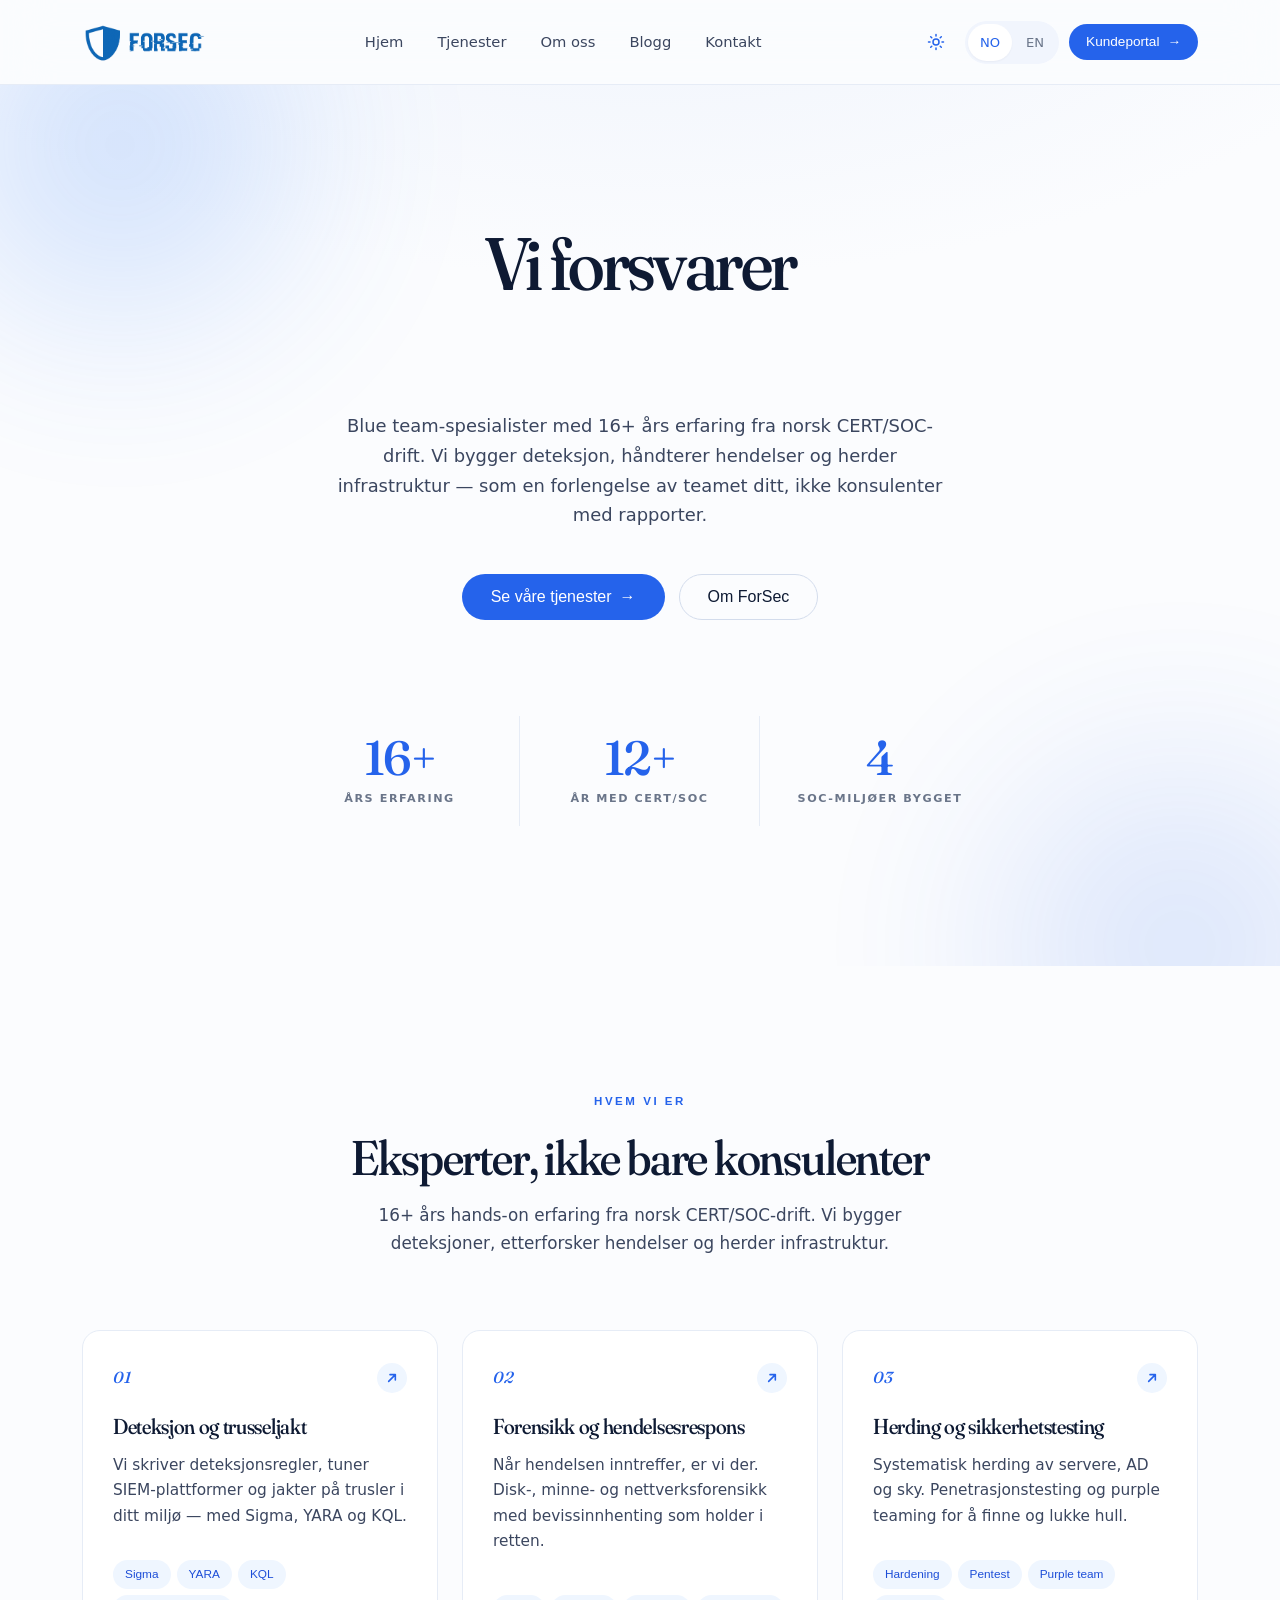
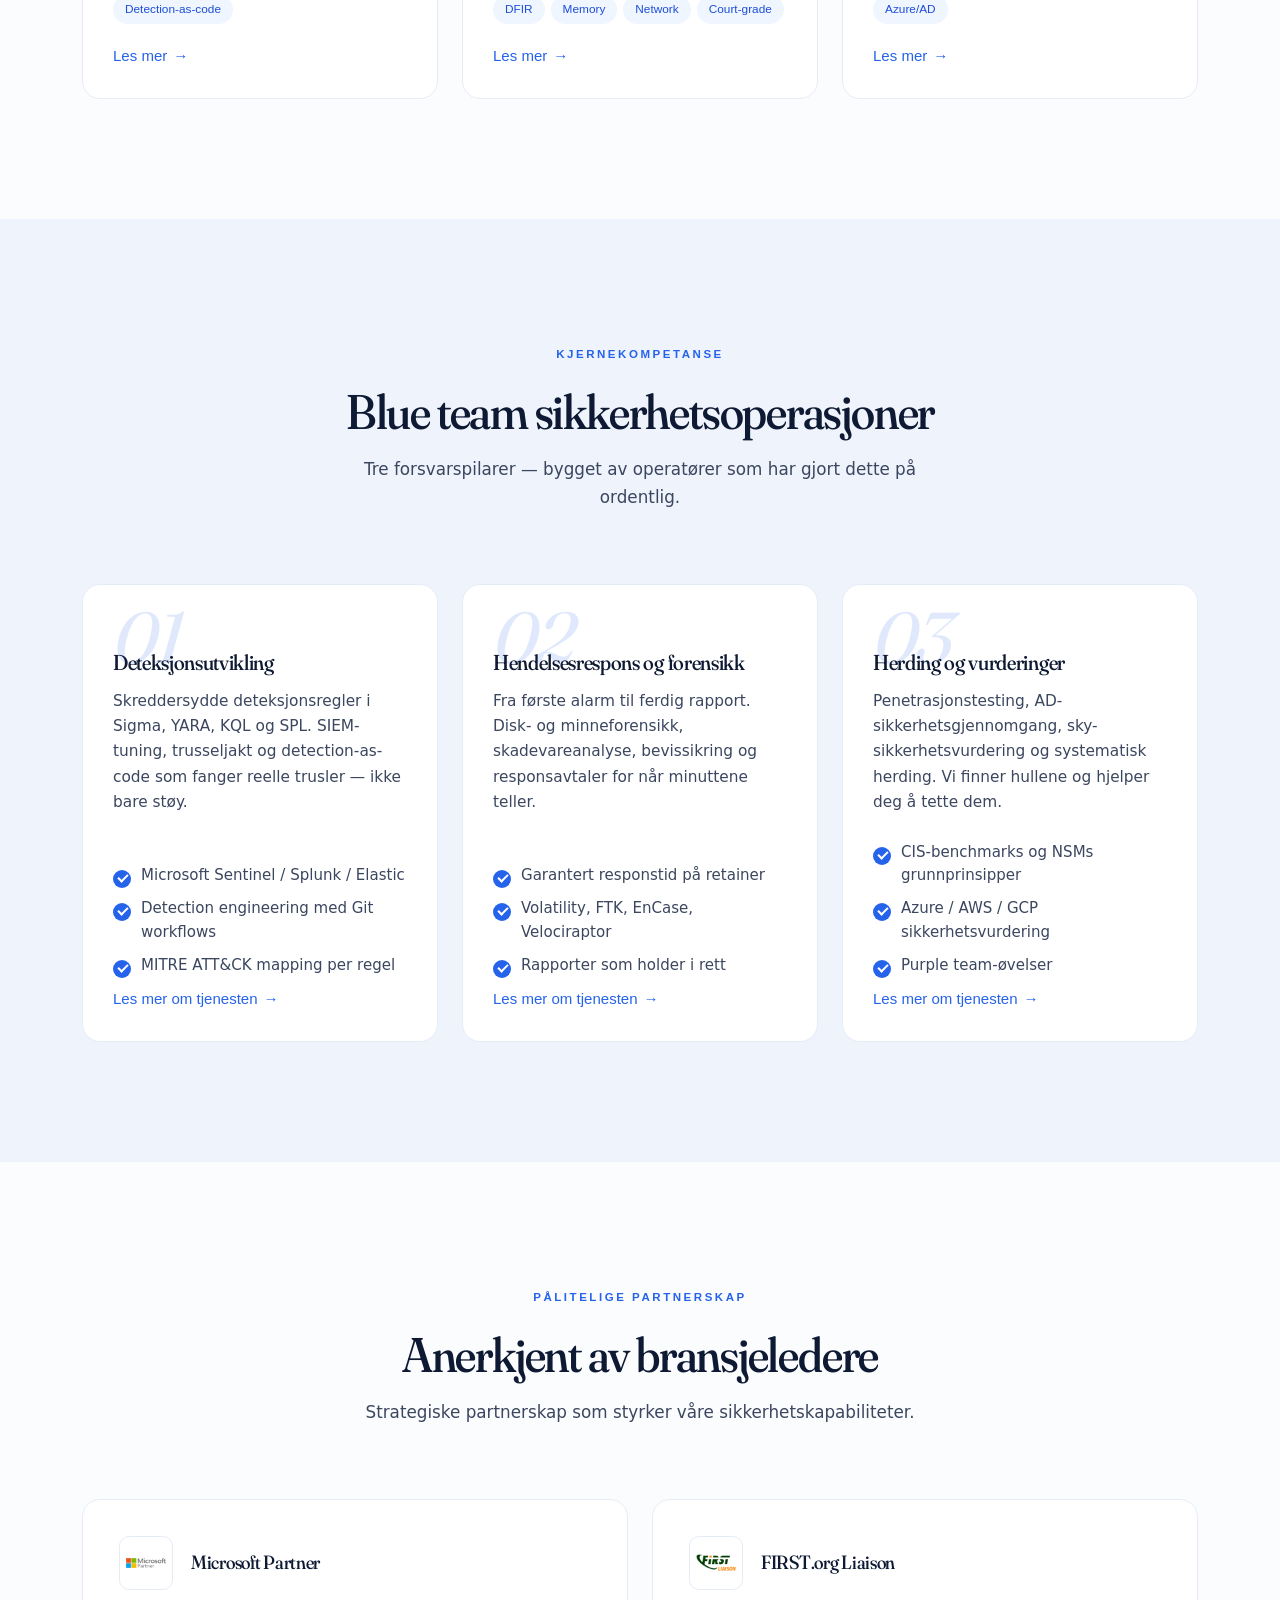
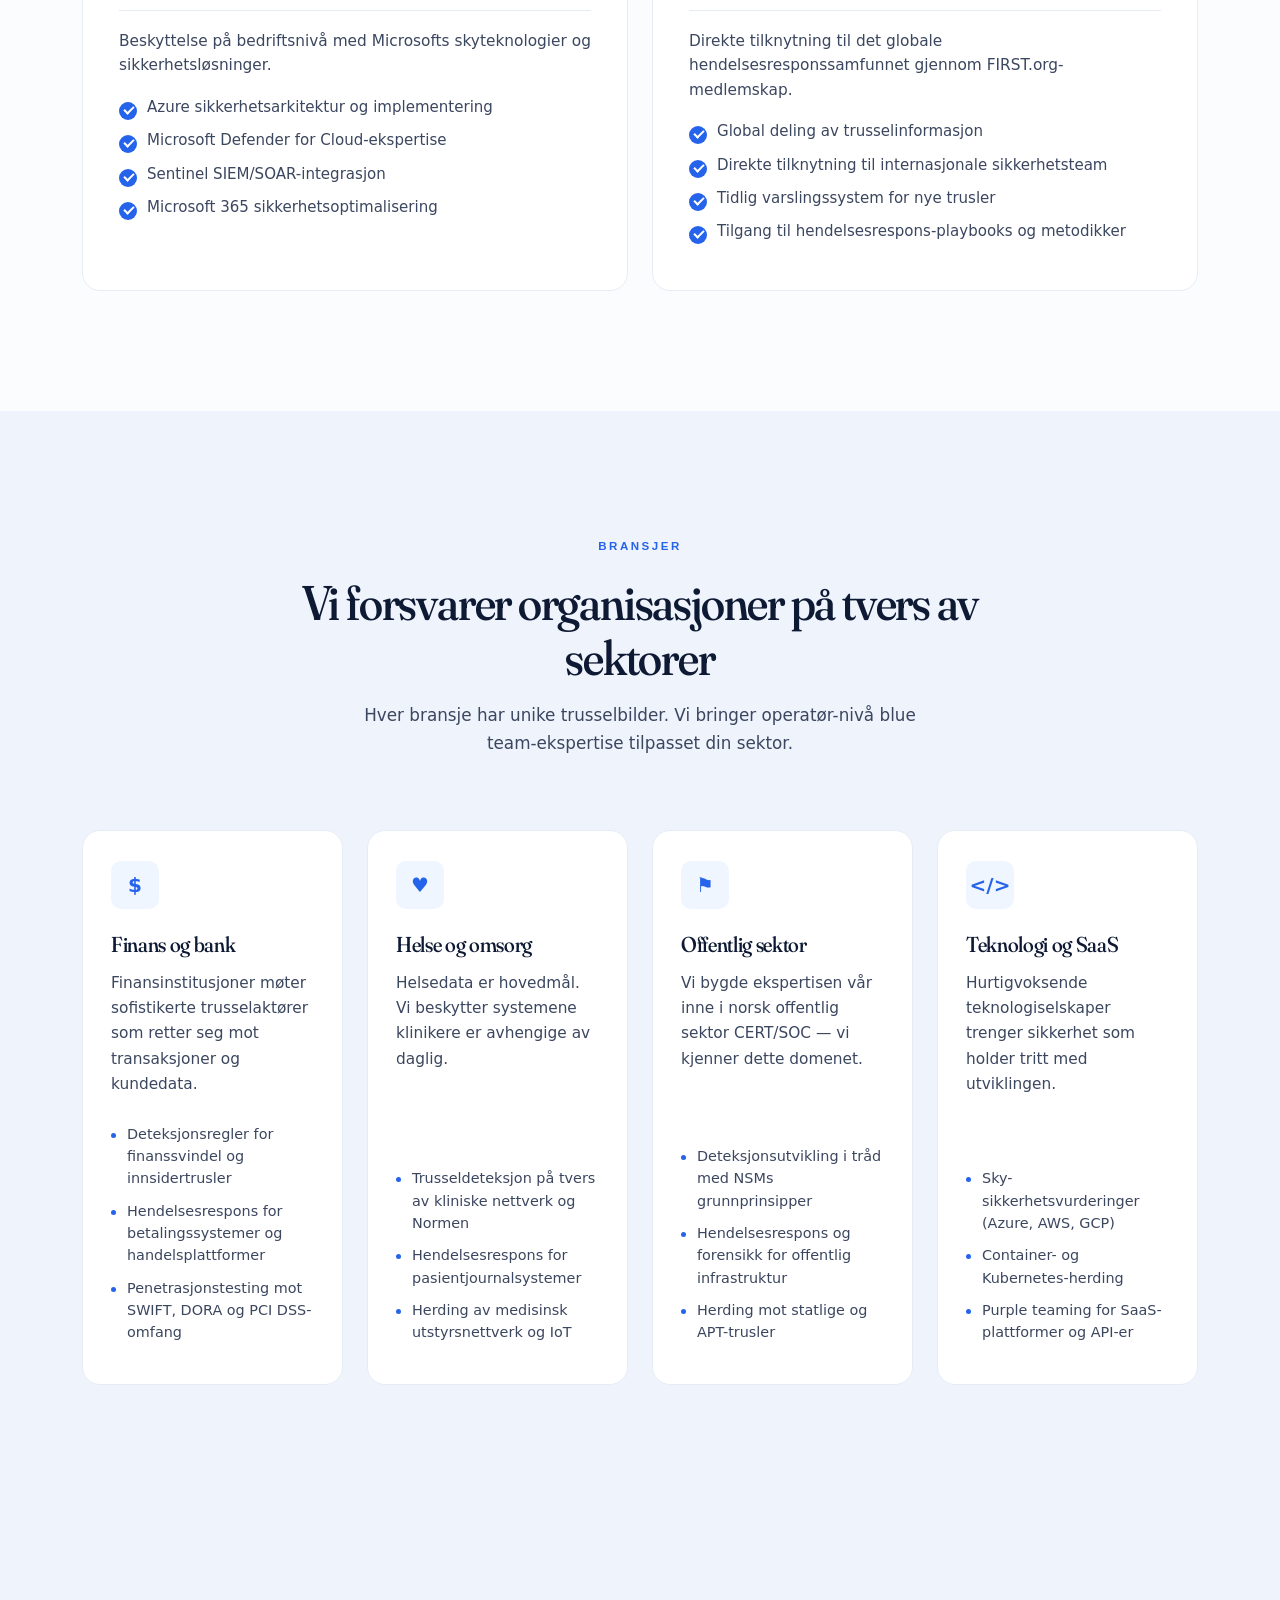
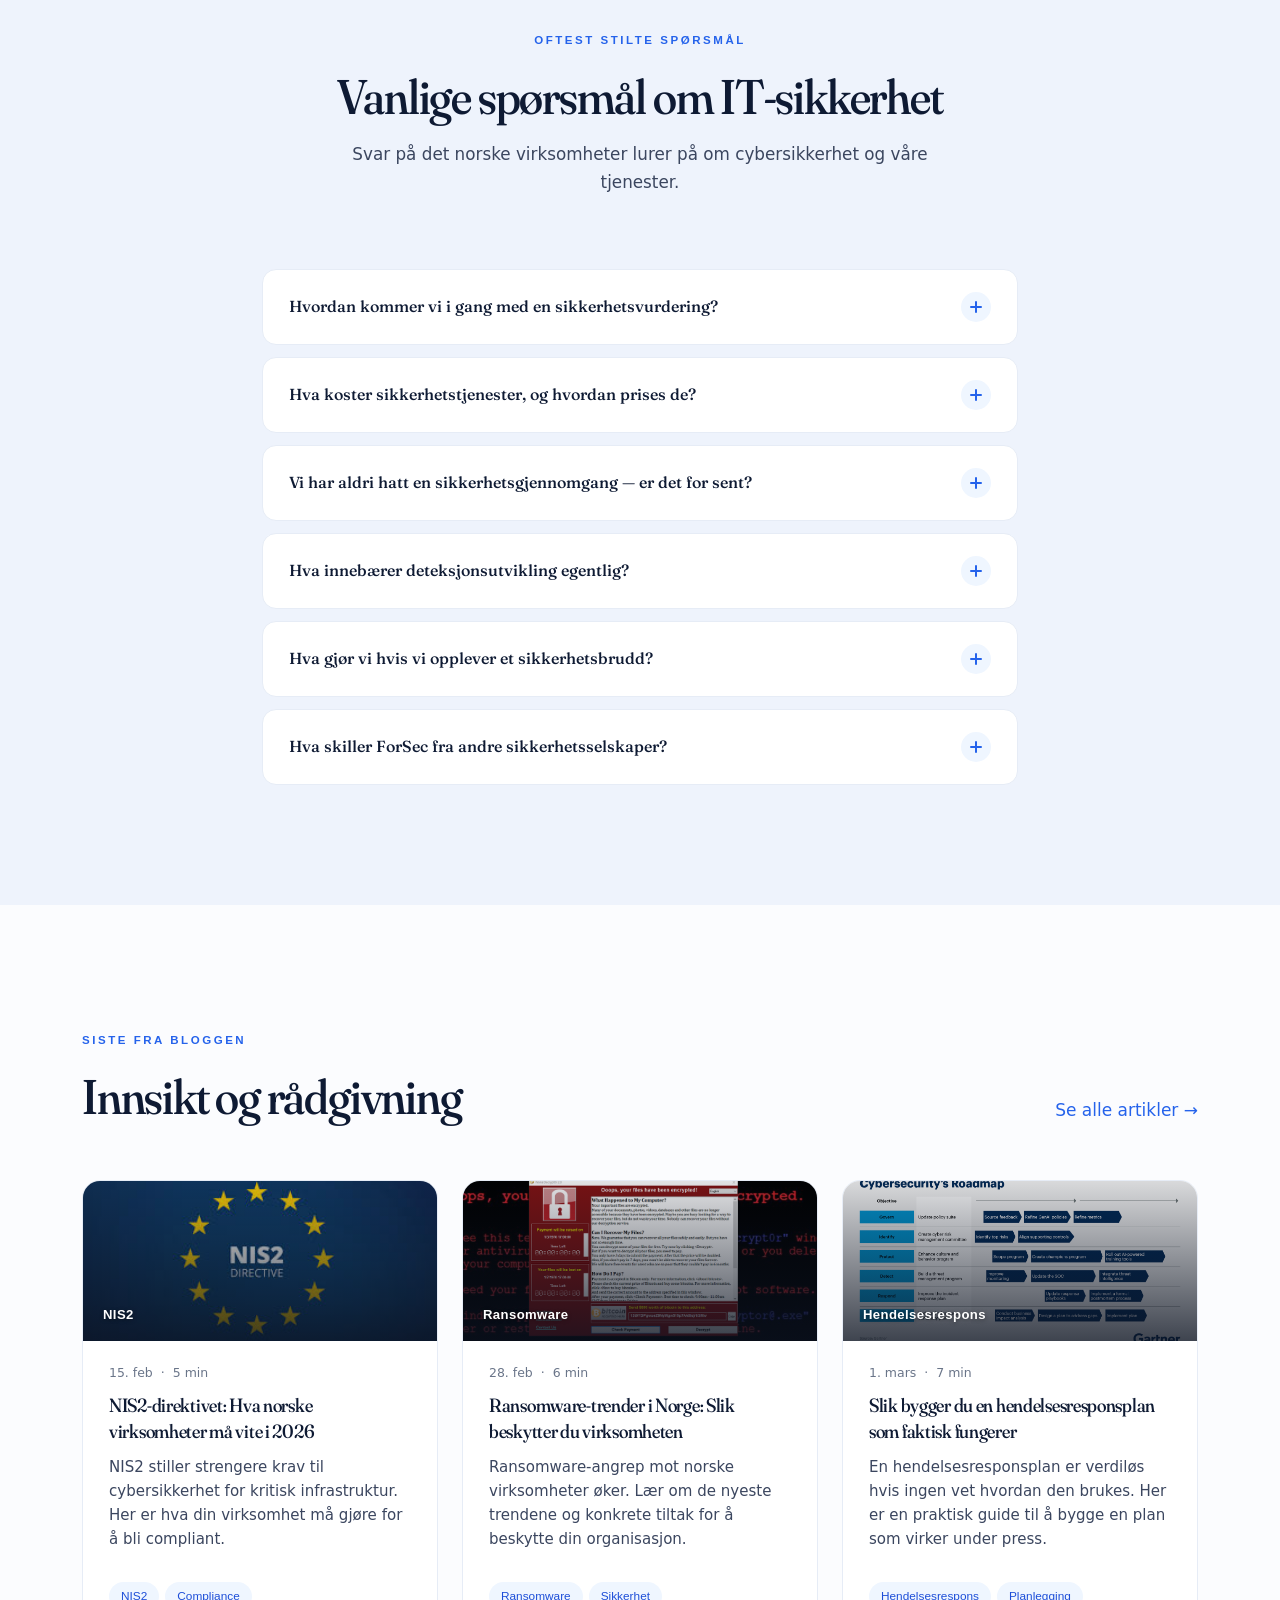
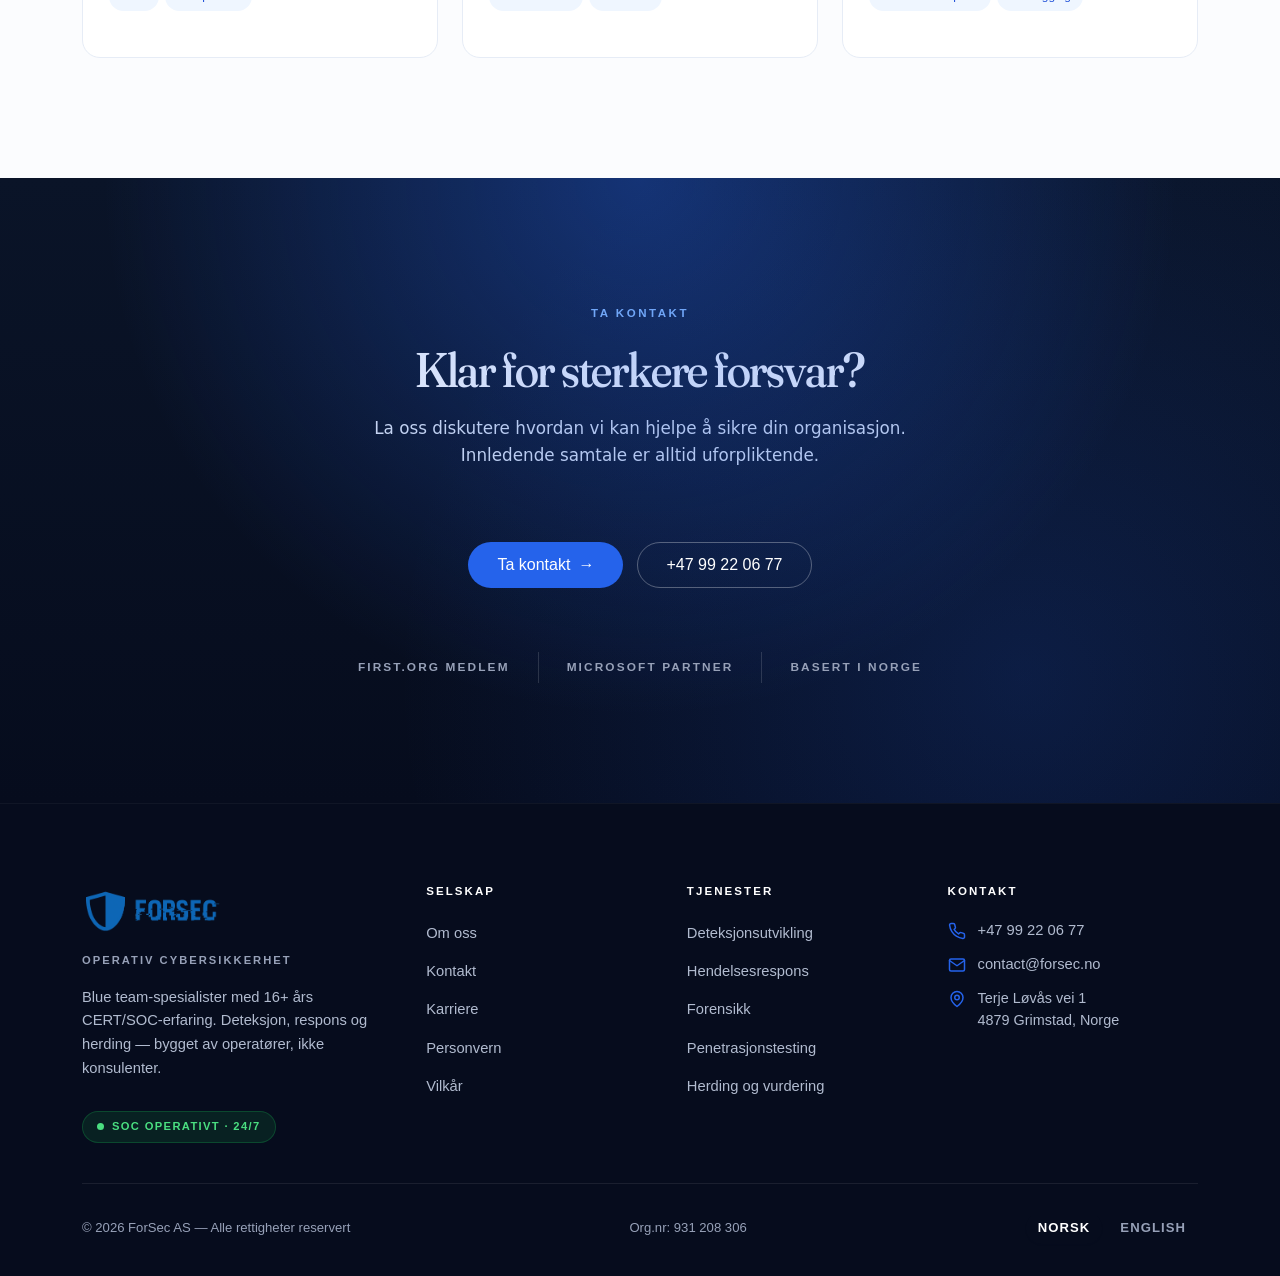
==== commit 42c9b021: "Add files via upload" ====
--- a/index.html
+++ b/index.html
@@ -30,7 +30,7 @@
 <link rel="preconnect" href="https://fonts.googleapis.com" />
 <link rel="preconnect" href="https://fonts.gstatic.com" crossorigin />
 <link href="https://fonts.googleapis.com/css2?family=Fraunces:opsz,wght@9..144,400;9..144,500;9..144,600family=Inter:wght@400;500;600;700;800&display=swapfamily=Inter:wght@400;500;600;700family=Inter:wght@400;500;600;700;800&display=swapdisplay=swap" rel="stylesheet" />
-<link rel="stylesheet" href="styles.css" />
+<link rel="stylesheet" href="styles.css?v=1779738824" />
 
 <script type="application/ld+json">
 {
@@ -397,6 +397,6 @@
   </div>
 </footer>
 
-<script src="script.js"></script>
+<script src="script.js?v=1779738824"></script>
 </body>
 </html>
--- a/styles.css
+++ b/styles.css
@@ -172,7 +172,7 @@
 
 .lang-toggle { display: inline-flex; align-items: center; gap: 2px; padding: 3px; background: var(--bg-tint); border-radius: 999px; font-size: .82rem; }
 [data-theme="dark"] .lang-toggle { background: rgba(255,255,255,.06); }
-.lang-btn { background: transparent; border: 0; color: var(--text-muted); cursor: pointer; padding: 6px 12px; min-height: 30px; min-width: 32px; font-weight: 600; font: inherit; font-size: .82rem; border-radius: 999px; transition: color var(--t-fast), background var(--t-fast); }
+.lang-btn { background: transparent; border: 0; color: var(--text-muted); cursor: pointer; padding: 8px 12px; min-height: 36px; min-width: 36px; font-weight: 600; font: inherit; font-size: .82rem; border-radius: 999px; transition: color var(--t-fast), background var(--t-fast); }
 .lang-btn:hover { color: var(--text); }
 .lang-btn.active { background: var(--bg-elevated); color: var(--primary); box-shadow: var(--shadow-xs); }
 .lang-sep { display: none; }
@@ -577,18 +577,52 @@
 .nav-toggle[aria-expanded="true"] .bars span    { opacity: 0; }
 
 .mobile-nav {
-  position: fixed; left: 16px; right: 16px; top: 84px; z-index: 49;
+  position: fixed; left: 0; right: 0; top: 84px;
+  bottom: 0; z-index: 49;
   background: var(--bg-elevated);
-  border: 1px solid var(--border);
-  border-radius: var(--r-lg);
-  box-shadow: var(--shadow-lg);
-  padding: 20px; display: flex; flex-direction: column; gap: 4px;
-  transform: translateY(-8px); opacity: 0; pointer-events: none;
-  transition: transform .3s var(--ease), opacity .25s ease;
+  border-top: 1px solid var(--border);
+  padding: 8px 0 0;
+  display: flex; flex-direction: column;
+  opacity: 0; pointer-events: none;
+  transform: translateY(-8px);
+  transition: transform .25s var(--ease), opacity .2s ease;
+  overflow-y: auto;
 }
 .mobile-nav.is-open { transform: none; opacity: 1; pointer-events: auto; }
-.mobile-nav a.nav-link { display: block; padding: 14px 12px; font-size: 1rem; }
-.mobile-nav .mn-actions { display: flex; gap: 12px; align-items: center; margin-top: 14px; flex-wrap: wrap; }
+.mobile-nav a.nav-link {
+  display: flex; align-items: center; justify-content: space-between;
+  padding: 22px 28px;
+  font-size: 1.15rem; font-weight: 500;
+  color: var(--text);
+  border-bottom: 1px solid var(--border);
+  font-family: "Fraunces", serif;
+}
+.mobile-nav a.nav-link::after { display: none; }
+.mobile-nav a.nav-link::before {
+  content: '→';
+  position: absolute; right: 28px;
+  color: var(--text-faint); font-size: 1rem;
+  opacity: 0; transform: translateX(-6px);
+  transition: opacity .2s, transform .2s;
+  font-family: "Inter", sans-serif;
+}
+.mobile-nav a.nav-link { position: relative; }
+.mobile-nav a.nav-link:hover { background: var(--primary-softer); color: var(--primary); }
+.mobile-nav a.nav-link:hover::before { opacity: 1; transform: translateX(0); color: var(--primary); }
+.mobile-nav a.nav-link.active { color: var(--primary); }
+
+.mobile-nav .mn-actions {
+  margin-top: auto;
+  padding: 24px 28px 32px;
+  display: flex; flex-direction: column; gap: 16px;
+  border-top: 1px solid var(--border);
+  background: var(--bg-tint);
+}
+.mobile-nav .mn-actions .lang-toggle { align-self: flex-start; }
+.mobile-nav .mn-actions .btn { width: 100%; justify-content: center; padding: 14px 20px; font-size: 1rem; }
+.mobile-nav .mn-actions .btn-primary::before { display: none; }
+
+body.mn-open { overflow: hidden; }
 
 /* Sub-page hero */
 .hero-sub { padding: 110px 0 80px; }
